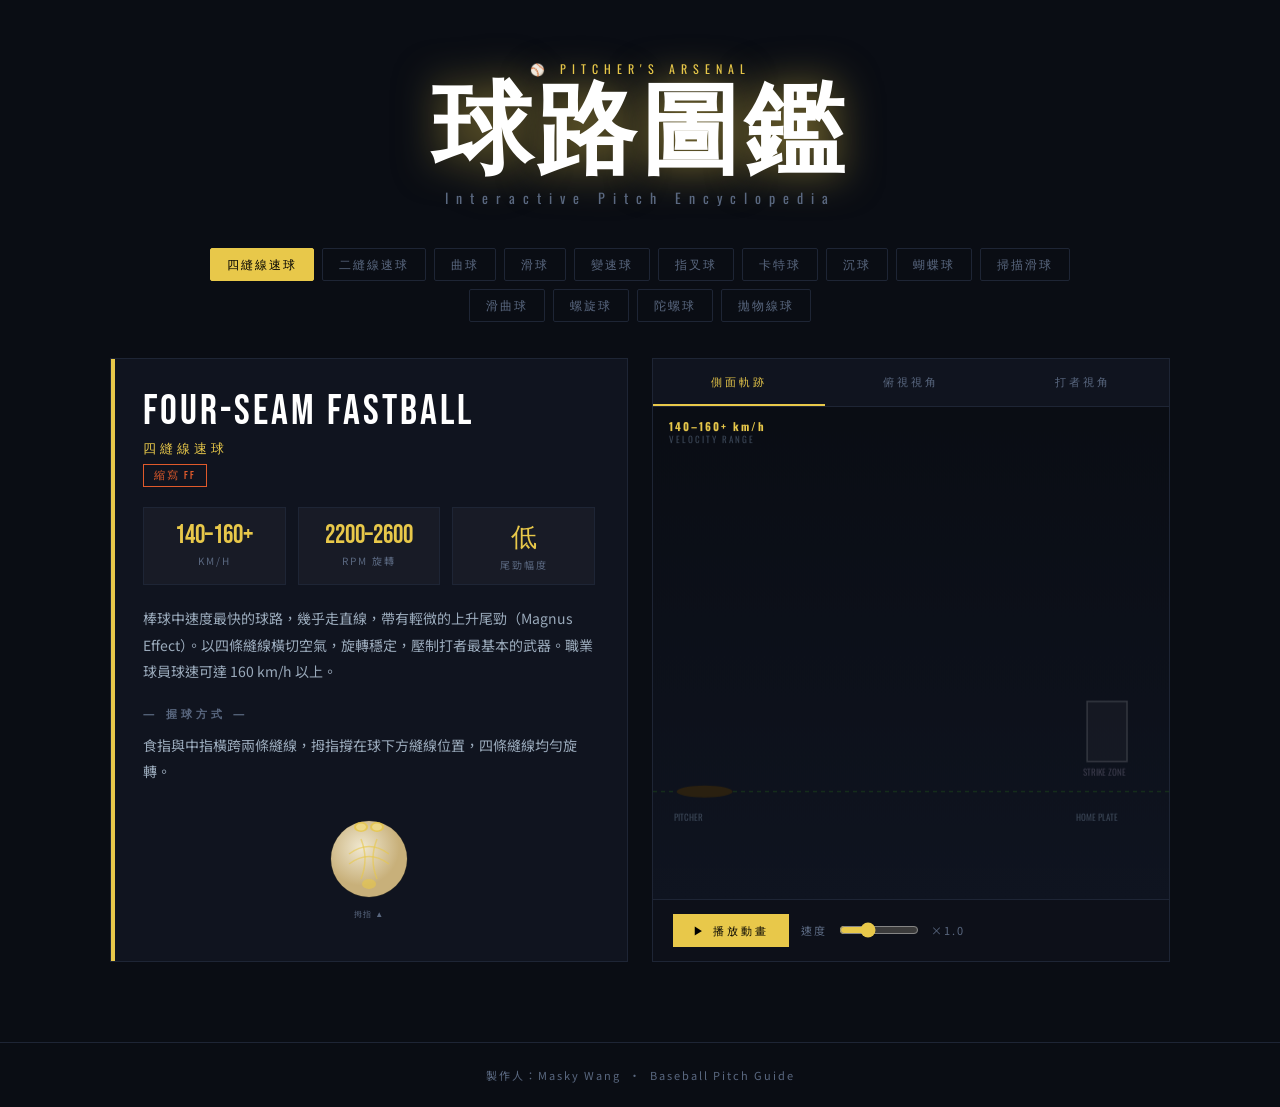
==== baseball-pitches/index.html @ a915cd04 "Add baseball pitches guide page" ====
<!DOCTYPE html>
<html lang="zh-Hant">
<head>
<meta charset="UTF-8">
<meta name="viewport" content="width=device-width, initial-scale=1.0">
<title>投手球路圖鑑 — Pitcher's Arsenal</title>
<link href="https://fonts.googleapis.com/css2?family=Bebas+Neue&family=Noto+Sans+TC:wght@300;400;700&family=Oswald:wght@300;600&display=swap" rel="stylesheet">
<style>
  :root {
    --bg: #0a0d14;
    --panel: #10141f;
    --border: #1e2535;
    --accent: #e8c84a;
    --accent2: #e05a2b;
    --accent3: #4ab8e8;
    --text: #d4dde8;
    --muted: #5a6880;
    --grass: #1a3a1a;
  }

  * { margin: 0; padding: 0; box-sizing: border-box; }

  body {
    background: var(--bg);
    color: var(--text);
    font-family: 'Noto Sans TC', sans-serif;
    min-height: 100vh;
    overflow-x: hidden;
  }

  /* ── HERO ── */
  header {
    text-align: center;
    padding: 60px 20px 40px;
    background: #0a0d14;
  }
  .hero-tag {
    font-family: 'Oswald', sans-serif;
    font-size: 12px;
    letter-spacing: 6px;
    color: var(--accent);
    text-transform: uppercase;
    margin-bottom: 12px;
  }
  h1 {
    font-family: 'Bebas Neue', sans-serif;
    font-size: clamp(52px, 10vw, 100px);
    letter-spacing: 4px;
    line-height: 0.9;
    color: #ffffff;
    text-shadow: 0 0 40px rgba(232,200,74,0.5);
  }
  .hero-sub {
    font-family: 'Oswald', sans-serif;
    font-size: 14px;
    letter-spacing: 8px;
    color: var(--muted);
    margin-top: 8px;
    position: relative;
  }

  /* ── NAV PILLS ── */
  .nav-bar {
    display: flex;
    flex-wrap: wrap;
    gap: 8px;
    justify-content: center;
    padding: 0 20px 36px;
    max-width: 900px;
    margin: 0 auto;
  }
  .nav-pill {
    font-family: 'Oswald', sans-serif;
    font-size: 12px;
    letter-spacing: 2px;
    padding: 6px 16px;
    border-radius: 2px;
    border: 1px solid var(--border);
    background: transparent;
    color: var(--muted);
    cursor: pointer;
    transition: all .25s;
  }
  .nav-pill:hover, .nav-pill.active {
    background: var(--accent);
    color: #000;
    border-color: var(--accent);
  }

  /* ── MAIN LAYOUT ── */
  .main {
    max-width: 1100px;
    margin: 0 auto;
    padding: 0 20px 80px;
  }

  /* ── PITCH CARD ── */
  .pitch-card {
    display: none;
    animation: fadeIn .4s ease;
  }
  .pitch-card.active { display: grid; grid-template-columns: 1fr 1fr; gap: 24px; }
  @media (max-width: 700px) { .pitch-card.active { grid-template-columns: 1fr; } }

  @keyframes fadeIn {
    from { opacity:0; transform: translateY(12px); }
    to   { opacity:1; transform: translateY(0); }
  }

  .info-panel {
    background: var(--panel);
    border: 1px solid var(--border);
    padding: 32px;
    display: flex;
    flex-direction: column;
    gap: 20px;
    position: relative;
    overflow: hidden;
  }
  .info-panel::after {
    content: '';
    position: absolute;
    top: 0; left: 0;
    width: 4px; height: 100%;
    background: var(--accent);
  }

  .pitch-name-en {
    font-family: 'Bebas Neue', sans-serif;
    font-size: 42px;
    letter-spacing: 3px;
    color: #fff;
    line-height: 1;
  }
  .pitch-name-zh {
    font-family: 'Oswald', sans-serif;
    font-size: 13px;
    letter-spacing: 4px;
    color: var(--accent);
    margin-top: 4px;
  }
  .abbr-badge {
    display: inline-block;
    font-family: 'Bebas Neue', sans-serif;
    font-size: 11px;
    letter-spacing: 2px;
    padding: 3px 10px;
    border: 1px solid var(--accent2);
    color: var(--accent2);
    margin-top: 6px;
  }

  .pitch-stats {
    display: grid;
    grid-template-columns: repeat(3, 1fr);
    gap: 12px;
  }
  .stat-box {
    background: rgba(255,255,255,0.03);
    border: 1px solid var(--border);
    padding: 12px;
    text-align: center;
  }
  .stat-val {
    font-family: 'Bebas Neue', sans-serif;
    font-size: 26px;
    color: var(--accent3);
  }
  .stat-lbl {
    font-size: 10px;
    letter-spacing: 2px;
    color: var(--muted);
    margin-top: 2px;
  }

  .pitch-desc {
    font-size: 14px;
    line-height: 1.9;
    color: #9aaabb;
  }

  .grip-section h4 {
    font-family: 'Oswald', sans-serif;
    font-size: 11px;
    letter-spacing: 4px;
    color: var(--muted);
    margin-bottom: 10px;
  }

  /* ── CANVAS PANEL ── */
  .canvas-panel {
    background: var(--panel);
    border: 1px solid var(--border);
    display: flex;
    flex-direction: column;
    overflow: hidden;
  }
  .canvas-tabs {
    display: flex;
    border-bottom: 1px solid var(--border);
  }
  .ctab {
    flex: 1;
    font-family: 'Oswald', sans-serif;
    font-size: 11px;
    letter-spacing: 3px;
    padding: 14px;
    text-align: center;
    color: var(--muted);
    cursor: pointer;
    border: none;
    background: transparent;
    transition: all .2s;
    border-bottom: 2px solid transparent;
  }
  .ctab.active {
    color: var(--accent);
    border-bottom-color: var(--accent);
  }
  .canvas-area {
    flex: 1;
    position: relative;
    min-height: 340px;
  }
  canvas {
    position: absolute;
    inset: 0;
    width: 100%;
    height: 100%;
  }

  .ctrl-bar {
    display: flex;
    align-items: center;
    gap: 12px;
    padding: 14px 20px;
    border-top: 1px solid var(--border);
    background: rgba(0,0,0,0.2);
  }
  .btn-play {
    font-family: 'Oswald', sans-serif;
    font-size: 11px;
    letter-spacing: 3px;
    padding: 8px 20px;
    background: var(--accent);
    color: #000;
    border: none;
    cursor: pointer;
    transition: opacity .2s;
  }
  .btn-play:hover { opacity: .8; }
  .speed-label {
    font-size: 11px;
    letter-spacing: 2px;
    color: var(--muted);
  }
  input[type=range] {
    accent-color: var(--accent);
    width: 80px;
  }

  /* ── GRIP SVG ── */
  .grip-wrap {
    display: flex;
    justify-content: center;
    margin-top: 4px;
  }
  .grip-wrap svg { max-width: 160px; }

  /* ── FOOTER ── */
  footer {
    text-align: center;
    padding: 24px;
    font-size: 11px;
    letter-spacing: 2px;
    color: var(--muted);
    border-top: 1px solid var(--border);
  }
</style>
</head>
<body>

<header>
  <div class="hero-tag">⚾ Pitcher's Arsenal</div>
  <h1>球路圖鑑</h1>
  <div class="hero-sub">Interactive Pitch Encyclopedia</div>
</header>

<nav class="nav-bar" id="navBar"></nav>

<main class="main" id="cardContainer"></main>

<footer>製作人：Masky Wang &nbsp;·&nbsp; Baseball Pitch Guide</footer>

<script>
// ─── PITCH DATA ───────────────────────────────────────────────
const pitches = [
  {
    id: 'fastball',
    en: 'Four-Seam Fastball',
    zh: '四縫線速球',
    abbr: 'FF',
    speed: '140–160+',
    spin: '2200–2600',
    break: '低',
    desc: '棒球中速度最快的球路，幾乎走直線，帶有輕微的上升尾勁（Magnus Effect）。以四條縫線橫切空氣，旋轉穩定，壓制打者最基本的武器。職業球員球速可達 160 km/h 以上。',
    gripDesc: '食指與中指橫跨兩條縫線，拇指撐在球下方縫線位置，四條縫線均勻旋轉。',
    color: '#e8c84a',
    trajectory: 'fastball',
  },
  {
    id: 'twoseam',
    en: 'Two-Seam Fastball',
    zh: '二縫線速球 / 伸卡球',
    abbr: 'FT',
    speed: '135–155',
    spin: '1800–2200',
    break: '中',
    desc: '速度稍慢於四縫線，但球路會有明顯的橫向位移與下墜（Sink）。打者容易打出滾地球，是壓制打線、製造雙殺的利器。食指、中指沿縫線方向放置。',
    gripDesc: '食指與中指沿縫線縱向並攏，拇指撐底，球出手後產生側向旋轉造成尾勁。',
    color: '#e8a02b',
    trajectory: 'twoseam',
  },
  {
    id: 'curveball',
    en: 'Curveball',
    zh: '曲球',
    abbr: 'CU',
    speed: '110–130',
    spin: '2400–2800',
    break: '高',
    desc: '具有強烈的 12→6 下旋（Topspin），球路從高點急速墜落，視覺上極具欺騙性。是變速差最大的球路之一，速度落差可達 30–40 km/h，打者難以判斷落點。',
    gripDesc: '中指扣緊縫線，食指輕搭旁邊，拇指在對面支撐。出手時手腕向下翻轉，產生強烈上旋（打者視角為下旋）。',
    color: '#4ab8e8',
    trajectory: 'curveball',
  },
  {
    id: 'slider',
    en: 'Slider',
    zh: '滑球',
    abbr: 'SL',
    speed: '120–140',
    spin: '2200–2600',
    break: '中高',
    desc: '介於速球與曲球之間，球路橫向滑動（對右打者往外角切），是三振率最高的球種之一。球速比曲球快、比速球慢，具有「晚破」特性，在接近打擊區才急轉。',
    gripDesc: '食指與中指靠攏並稍微偏向球的外側縫線，拇指在下方。出手時像切割球一樣帶出側旋。',
    color: '#a04ae8',
    trajectory: 'slider',
  },
  {
    id: 'changeup',
    en: 'Changeup',
    zh: '變速球',
    abbr: 'CH',
    speed: '115–130',
    spin: '1600–2000',
    break: '中',
    desc: '外型動作與速球完全相同，但球速慢 25–40 km/h，讓打者提早揮棒。握法較深，利用手掌吸收力量。搭配速球使用時，欺騙效果最強。',
    gripDesc: '以「O型圈」握法（拇指與食指圈住球），其餘三指輕放球上，手掌包住球，降低出手力量。',
    color: '#4ae882',
    trajectory: 'changeup',
  },
  {
    id: 'splitter',
    en: 'Split-Finger Fastball',
    zh: '指叉球',
    abbr: 'FS',
    speed: '125–140',
    spin: '1200–1800',
    break: '高',
    desc: '在本壘板前急遽下墜，是日本投手的招牌球種（如野茂英雄、大谷翔平）。食指與中指大幅分開夾球，低旋轉率加上下墜，打者往往揮棒落空。',
    gripDesc: '食指與中指大幅張開，分別卡在縫線兩側（模仿叉子形狀），拇指在球正下方，球深握入虎口。',
    color: '#e84a4a',
    trajectory: 'splitter',
  },
  {
    id: 'cutter',
    en: 'Cut Fastball',
    zh: '卡特球',
    abbr: 'FC',
    speed: '130–148',
    spin: '2200–2500',
    break: '低中',
    desc: '速度接近速球，但在本壘板前有細微的橫向切入，鋸斷木棒的球種。馬里安諾·李維拉憑此球入選名人堂。球路欺騙性強，不易判斷落點。',
    gripDesc: '類似四縫線握法，但食指與中指稍微偏向球的外側，出手時輕微切過球面，產生細微側旋。',
    color: '#e8824a',
    trajectory: 'cutter',
  },
  {
    id: 'sinker',
    en: 'Sinker',
    zh: '沉球',
    abbr: 'SI',
    speed: '135–150',
    spin: '1800–2100',
    break: '高（下沉）',
    desc: '以強烈下沉為特色，進壘前急速墜落，讓打者打成滾地球。與二縫線類似但下沉更極端，是地面型投手最愛的武器，適合誘導雙殺球。',
    gripDesc: '類似二縫線握法，但手腕稍微內旋，並將食指施加更多壓力，增強下沉效果。',
    color: '#4ae8c8',
    trajectory: 'sinker',
  },
  {
    id: 'knuckleball',
    en: 'Knuckleball',
    zh: '蝴蝶球',
    abbr: 'KN',
    speed: '95–115',
    spin: '25–50',
    break: '不規則',
    desc: '棒球界最神秘、最難掌控的球種。幾乎零旋轉，球在飛行途中受空氣擾流影響，產生完全不規則的飄移方向，連投手自己都無法預測落點。連捕手都要使用特大號手套接球。代表人物：提姆·韋克菲爾德、R.A. 迪奇。',
    gripDesc: '以指尖（或指甲）頂住球面，食指與中指彎曲如鷹爪，不施加旋轉，讓球自然飛出。手腕保持鎖定，不做任何甩腕動作，出手越輕柔越好。',
    color: '#ff9ef5',
    trajectory: 'knuckleball',
  },
  {
    id: 'sweeper',
    en: 'Sweeper',
    zh: '掃描滑球',
    abbr: 'ST',
    speed: '120–138',
    spin: '2400–2800',
    break: '極高（橫向）',
    desc: '近年 MLB 最熱門的新興球種，大谷翔平、柯爾等人的招牌武器。橫向位移可達 45–55 公分，遠超傳統滑球，球速比滑球稍慢。從右投手出手後對右打者幾乎從好球帶外角「掃過」，極難擊中。',
    gripDesc: '類似滑球但手指更偏外側，食指幾乎貼在球的側面縫線，出手時強調橫向切割感，減少垂直分量，最大化橫移。',
    color: '#ff6b9d',
    trajectory: 'sweeper',
  },
  {
    id: 'slurve',
    en: 'Slurve',
    zh: '滑曲球',
    abbr: 'SV',
    speed: '115–132',
    spin: '2200–2600',
    break: '高（斜向）',
    desc: '滑球（Slider）與曲球（Curveball）的混合體，同時具備橫向滑移與垂直下墜，走出斜向弧線。比純曲球快、比純滑球彎幅更大，打者難以判斷球路方向。',
    gripDesc: '介於曲球與滑球之間的握法，中指稍微偏外側縫線，拇指支撐在對面，出手時手腕斜向翻轉，同時製造側旋與上旋。',
    color: '#c084fc',
    trajectory: 'slurve',
  },
  {
    id: 'screwball',
    en: 'Screwball',
    zh: '螺旋球',
    abbr: 'SC',
    speed: '110–128',
    spin: '1800–2200',
    break: '中（反向）',
    desc: '曲球的鏡像反轉版本——右投手投出的螺旋球會往右打者內角方向彎曲（與一般變化球相反）。因手腕內旋動作對手臂傷害較大，現代幾乎已絕跡。費南多·瓦倫祖拉是最著名的代表人物。',
    gripDesc: '類似曲球握法，但出手時手腕向內旋轉（pronation），方向與曲球完全相反，製造反向側旋。對手肘與前臂壓力較大。',
    color: '#fb923c',
    trajectory: 'screwball',
  },
  {
    id: 'gyroball',
    en: 'Gyroball',
    zh: '陀螺球',
    abbr: 'GY',
    speed: '130–145',
    spin: '2000–2400',
    break: '極低（幾乎無）',
    desc: '源自日本的理論球種，以純螺旋軸旋轉（如陀螺或子彈），幾乎沒有 Magnus 效應產生的尾勁，球路異常平直。打者習慣各球種的飄移慣性，面對沒有任何偏移的陀螺球反而不適應。松坂大輔曾被認為會投此球。',
    gripDesc: '類似四縫線握法，但出手時手腕保持中立、不做任何旋轉動作，讓球以螺旋軸飛出，旋轉軸平行於飛行方向。',
    color: '#67e8f9',
    trajectory: 'gyroball',
  },
  {
    id: 'eephus',
    en: 'Eephus',
    zh: '拋物線球',
    abbr: 'EP',
    speed: '50–80',
    spin: '1000–1500',
    break: '極高（弧形）',
    desc: '棒球史上最奇特的球種，以極慢速高拋弧線進壘，最高點可達距地面 6 公尺以上。完全靠速度差與視覺衝擊奇襲打者，偶爾用作心理戰術。球速可能只有快速球的一半，打者往往不知如何反應。',
    gripDesc: '握法類似速球，但出手時手腕向上翻起高拋，以拋物線弧度投出，而非直線出手。力量來自上臂抬高而非肩膀旋轉。',
    color: '#fde68a',
    trajectory: 'eephus',
  },
];

// ─── BUILD NAV ────────────────────────────────────────────────
const navBar = document.getElementById('navBar');
const container = document.getElementById('cardContainer');

pitches.forEach((p, i) => {
  const pill = document.createElement('button');
  pill.className = 'nav-pill' + (i === 0 ? ' active' : '');
  pill.textContent = p.zh.split(' ')[0];
  pill.dataset.id = p.id;
  pill.addEventListener('click', () => switchPitch(p.id));
  navBar.appendChild(pill);
});

// ─── BUILD CARDS ──────────────────────────────────────────────
pitches.forEach((p, i) => {
  const card = document.createElement('div');
  card.className = 'pitch-card' + (i === 0 ? ' active' : '');
  card.id = 'card-' + p.id;
  card.innerHTML = `
    <div class="info-panel" style="--accent:${p.color}">
      <div>
        <div class="pitch-name-en">${p.en}</div>
        <div class="pitch-name-zh" style="color:${p.color}">${p.zh}</div>
        <div class="abbr-badge">縮寫 ${p.abbr}</div>
      </div>
      <div class="pitch-stats">
        <div class="stat-box">
          <div class="stat-val" style="color:${p.color}">${p.speed}</div>
          <div class="stat-lbl">KM/H</div>
        </div>
        <div class="stat-box">
          <div class="stat-val" style="color:${p.color}">${p.spin}</div>
          <div class="stat-lbl">RPM 旋轉</div>
        </div>
        <div class="stat-box">
          <div class="stat-val" style="color:${p.color}">${p.break}</div>
          <div class="stat-lbl">尾勁幅度</div>
        </div>
      </div>
      <div class="pitch-desc">${p.desc}</div>
      <div class="grip-section">
        <h4>— 握球方式 —</h4>
        <p class="pitch-desc">${p.gripDesc}</p>
        <div class="grip-wrap">${buildGripSVG(p)}</div>
      </div>
    </div>
    <div class="canvas-panel">
      <div class="canvas-tabs">
        <button class="ctab active" data-view="side" data-card="${p.id}">側面軌跡</button>
        <button class="ctab" data-view="top" data-card="${p.id}">俯視視角</button>
        <button class="ctab" data-view="home" data-card="${p.id}">打者視角</button>
      </div>
      <div class="canvas-area">
        <canvas id="cv-${p.id}"></canvas>
      </div>
      <div class="ctrl-bar">
        <button class="btn-play" data-card="${p.id}">▶ 播放動畫</button>
        <span class="speed-label">速度</span>
        <input type="range" min="0.5" max="2" step="0.1" value="1" data-card="${p.id}" class="speed-slider">
        <span class="speed-label" id="spd-${p.id}">×1.0</span>
      </div>
    </div>
  `;
  container.appendChild(card);
});

// ─── GRIP SVG BUILDER ─────────────────────────────────────────
function buildGripSVG(p) {
  // Baseball circle with finger placement indicators
  const configs = {
    fastball:  { fingers: [[72,38],[88,38]], seams: 'cross', thumb: [80,95] },
    twoseam:   { fingers: [[75,42],[85,42]], seams: 'vert', thumb: [80,95] },
    curveball: { fingers: [[80,40],[80,40]], seams: 'curve', thumb: [80,95] },
    slider:    { fingers: [[85,38],[95,38]], seams: 'side', thumb: [75,95] },
    changeup:  { fingers: [[65,45],[75,45],[85,45]], seams: 'circle', thumb: [75,95] },
    splitter:  { fingers: [[62,40],[98,40]], seams: 'split', thumb: [80,95] },
    cutter:    { fingers: [[82,38],[92,38]], seams: 'cut', thumb: [75,95] },
    sinker:    { fingers: [[75,42],[85,42]], seams: 'sink', thumb: [80,95] },
    knuckleball: { fingers: [[72,38],[88,38]], seams: 'knuckle', thumb: [80,95] },
    sweeper:     { fingers: [[88,36],[98,36]], seams: 'side', thumb: [72,95] },
    slurve:      { fingers: [[82,38],[82,38]], seams: 'slurve', thumb: [80,95] },
    screwball:   { fingers: [[72,40],[72,40]], seams: 'screw', thumb: [88,95] },
    gyroball:    { fingers: [[75,38],[85,38]], seams: 'cross', thumb: [80,95] },
    eephus:      { fingers: [[74,38],[86,38]], seams: 'curve', thumb: [80,95] },
  };
  const cfg = configs[p.id] || configs.fastball;
  const c = p.color;

  // seam paths
  const seamMap = {
    cross:  `<path d="M60,65 Q80,50 100,65" stroke="${c}" stroke-width="1.5" fill="none" opacity=".6"/>
             <path d="M60,75 Q80,60 100,75" stroke="${c}" stroke-width="1.5" fill="none" opacity=".6"/>
             <path d="M72,50 Q80,70 72,90" stroke="${c}" stroke-width="1.5" fill="none" opacity=".6"/>
             <path d="M88,50 Q80,70 88,90" stroke="${c}" stroke-width="1.5" fill="none" opacity=".6"/>`,
    vert:   `<path d="M72,48 Q68,70 72,92" stroke="${c}" stroke-width="2" fill="none" opacity=".7"/>
             <path d="M88,48 Q92,70 88,92" stroke="${c}" stroke-width="2" fill="none" opacity=".7"/>`,
    curve:  `<path d="M58,60 Q80,45 102,60" stroke="${c}" stroke-width="2" fill="none" opacity=".7"/>
             <path d="M58,80 Q80,95 102,80" stroke="${c}" stroke-width="2" fill="none" opacity=".7"/>`,
    side:   `<path d="M60,58 Q80,52 100,58" stroke="${c}" stroke-width="2" fill="none" opacity=".7"/>
             <path d="M60,70 Q80,64 100,70" stroke="${c}" stroke-width="2" fill="none" opacity=".7"/>`,
    circle: `<circle cx="80" cy="70" r="16" stroke="${c}" stroke-width="1.5" fill="none" opacity=".6"/>
             <path d="M60,62 Q80,55 100,62" stroke="${c}" stroke-width="1.5" fill="none" opacity=".5"/>`,
    split:  `<path d="M62,50 Q62,70 62,90" stroke="${c}" stroke-width="2" fill="none" opacity=".7"/>
             <path d="M98,50 Q98,70 98,90" stroke="${c}" stroke-width="2" fill="none" opacity=".7"/>
             <path d="M60,70 Q80,65 100,70" stroke="${c}" stroke-width="1.5" fill="none" opacity=".5"/>`,
    cut:    `<path d="M60,65 Q80,50 100,65" stroke="${c}" stroke-width="1.5" fill="none" opacity=".6"/>
             <path d="M60,75 Q80,60 100,75" stroke="${c}" stroke-width="1.5" fill="none" opacity=".6"/>
             <path d="M90,48 Q86,70 90,92" stroke="${c}" stroke-width="2" fill="none" opacity=".7"/>`,
    sink:   `<path d="M72,52 Q70,70 74,90" stroke="${c}" stroke-width="2" fill="none" opacity=".7"/>
             <path d="M88,52 Q90,70 86,90" stroke="${c}" stroke-width="2" fill="none" opacity=".7"/>`,
    knuckle: `<path d="M60,65 Q80,50 100,65" stroke="${c}" stroke-width="1.5" fill="none" opacity=".6"/>
              <path d="M60,75 Q80,90 100,75" stroke="${c}" stroke-width="1.5" fill="none" opacity=".6"/>
              <text x="80" y="73" text-anchor="middle" font-size="9" fill="${c}" opacity=".8" font-family="sans-serif">爪</text>`,
    slurve: `<path d="M58,60 Q80,48 102,60" stroke="${c}" stroke-width="2" fill="none" opacity=".7"/>
             <path d="M88,50 Q84,70 88,92" stroke="${c}" stroke-width="1.5" fill="none" opacity=".6"/>`,
    screw:  `<path d="M58,60 Q80,45 102,60" stroke="${c}" stroke-width="2" fill="none" opacity=".7"/>
             <path d="M58,80 Q80,95 102,80" stroke="${c}" stroke-width="2" fill="none" opacity=".7"/>
             <text x="80" y="73" text-anchor="middle" font-size="8" fill="${c}" opacity=".7" font-family="sans-serif">↺</text>`,
  };

  const fingerDots = cfg.fingers.map(([x,y]) =>
    `<ellipse cx="${x}" cy="${y}" rx="7" ry="5" fill="${c}" opacity=".85"/>
     <ellipse cx="${x}" cy="${y}" rx="5" ry="3.5" fill="rgba(255,255,255,0.3)"/>`
  ).join('');

  const thumbDot = `<ellipse cx="${cfg.thumb[0]}" cy="${cfg.thumb[1]}" rx="7" ry="5" fill="${c}" opacity=".6"/>`;

  return `<svg viewBox="0 0 160 140" xmlns="http://www.w3.org/2000/svg">
    <!-- ball -->
    <circle cx="80" cy="70" r="38" fill="#c8b07a" opacity=".15" stroke="${c}" stroke-width="1"/>
    <circle cx="80" cy="70" r="38" fill="url(#ballgrad)"/>
    <defs>
      <radialGradient id="ballgrad" cx="40%" cy="35%">
        <stop offset="0%" stop-color="#f0e8d0"/>
        <stop offset="100%" stop-color="#c8b07a"/>
      </radialGradient>
    </defs>
    <!-- seams -->
    ${seamMap[cfg.seams] || ''}
    <!-- fingers -->
    ${fingerDots}
    ${thumbDot}
    <!-- labels -->
    <text x="80" y="128" text-anchor="middle" font-size="8" fill="#5a6880" font-family="sans-serif" letter-spacing="1">拇指 ▲</text>
  </svg>`;
}

// ─── CANVAS ANIMATION ENGINE ──────────────────────────────────
const animStates = {};

function getCanvasSize(cv) {
  const rect = cv.parentElement.getBoundingClientRect();
  return { w: rect.width || 480, h: rect.height || 340 };
}

function initCanvas(pid) {
  const cv = document.getElementById('cv-' + pid);
  if (!cv || animStates[pid]) return;
  const { w, h } = getCanvasSize(cv);
  cv.width = w; cv.height = h;
  animStates[pid] = { view: 'side', speed: 1, t: 0, playing: false, raf: null };
  drawFrame(pid);
}

function switchView(pid, view) {
  if (!animStates[pid]) return;
  animStates[pid].view = view;
  animStates[pid].t = 0;
  animStates[pid].playing = false;
  cancelAnimationFrame(animStates[pid].raf);
  drawFrame(pid);
}

// Trajectory definitions per pitch
const trajectories = {
  fastball:  { side: { curve: 0.05, sideMove: 0 },    top: { curve: 0.02 }, break: 'straight', color: '#e8c84a' },
  twoseam:   { side: { curve: 0.12, sideMove: 0.1 },  top: { curve: 0.12 }, break: 'tail-in',  color: '#e8a02b' },
  curveball: { side: { curve: 0.18, sideMove: 0 },    top: { curve: 0.05 }, break: 'drop',     color: '#4ab8e8' },
  slider:    { side: { curve: 0.15, sideMove: 0.25 }, top: { curve: 0.28 }, break: 'sweep',    color: '#a04ae8' },
  changeup:  { side: { curve: 0.18, sideMove: 0.08 }, top: { curve: 0.06 }, break: 'fade',     color: '#4ae882' },
  splitter:  { side: { curve: 0.16, sideMove: 0 },    top: { curve: 0.02 }, break: 'dive',     color: '#e84a4a' },
  cutter:    { side: { curve: 0.08, sideMove: 0.14 }, top: { curve: 0.14 }, break: 'cut',      color: '#e8824a' },
  sinker:    { side: { curve: 0.14, sideMove: 0.12 }, top: { curve: 0.1  }, break: 'sink',     color: '#4ae8c8' },
  knuckleball: { side: { curve: 0.1,  sideMove: 0    }, top: { curve: 0.05 }, break: 'random',   color: '#ff9ef5', knuckle: true },
  sweeper:     { side: { curve: 0.10, sideMove: 0.38 }, top: { curve: 0.38 }, break: 'sweep-big', color: '#ff6b9d' },
  slurve:      { side: { curve: 0.22, sideMove: 0.18 }, top: { curve: 0.18 }, break: 'slurve',    color: '#c084fc' },
  screwball:   { side: { curve: 0.15, sideMove: -0.20}, top: { curve: 0.20 }, break: 'reverse',   color: '#fb923c' },
  gyroball:    { side: { curve: 0.04, sideMove: 0    }, top: { curve: 0.01 }, break: 'none',      color: '#67e8f9' },
  eephus:      { side: { curve: 0.13, sideMove: 0    }, top: { curve: 0.02 }, break: 'lob',       color: '#fde68a', eephus: true },
};

// ─── 共用物理座標系 ─────────────────────────────────────────
// 側面視角的真實世界 Y 座標（canvas 像素）
// ground = h*0.78, strikeZone top ~ h*0.58, bottom ~ h*0.72
// 球出手高度 = h*0.55（投手肩膀高度），終點落在好球帶內
function calcDropY(frac, c, pid, h) {
  if (pid === 'eephus') {
    // 拋物線：先拋高再落下，最高點在 frac=0.45 時
    const arc = -Math.sin(frac * Math.PI) * 0.22 * h; // 向上弧
    const drop = c * h * frac * frac;
    return h * 0.55 + arc + drop;
  }
  const dropPow = (pid==='splitter'||pid==='sinker') ? frac*frac*frac : frac*frac;
  return h * 0.55 + c * h * dropPow;
}
// 側面視角：球的最終 Y（frac=1 時）
// 打者視角用同一個值換算到好球帶框內的相對位置
function finalDropRatio(c, pid) {
  // 回傳 frac=1 時 dropY / h，讓打者視角可以對齊
  const dropPow = (pid==='splitter'||pid==='sinker') ? 1 : 1;
  return c * dropPow; // c 就是最大下墜比例
}

function drawFrame(pid) {
  const cv = document.getElementById('cv-' + pid);
  if (!cv) return;
  const { w, h } = getCanvasSize(cv);
  cv.width = w; cv.height = h;
  const ctx = cv.getContext('2d');
  const st = animStates[pid];
  const traj = trajectories[pid] || trajectories.fastball;
  const t = st ? st.t : 0;
  const view = st ? st.view : 'side';

  ctx.clearRect(0, 0, w, h);

  // background
  const grad = ctx.createLinearGradient(0, 0, 0, h);
  grad.addColorStop(0, '#0a0d14');
  grad.addColorStop(1, '#0f1420');
  ctx.fillStyle = grad;
  ctx.fillRect(0, 0, w, h);

  if (view === 'side') drawSideView(ctx, w, h, t, traj, pid);
  else if (view === 'top') drawTopView(ctx, w, h, t, traj, pid);
  else drawHomeView(ctx, w, h, t, traj, pid);
}

function drawSideView(ctx, w, h, t, traj, pid) {
  const col = traj.color;
  // Ground line
  ctx.strokeStyle = '#1a3a1a';
  ctx.lineWidth = 1;
  ctx.setLineDash([4,4]);
  ctx.beginPath(); ctx.moveTo(0, h*0.78); ctx.lineTo(w, h*0.78); ctx.stroke();
  ctx.setLineDash([]);

  // Strike zone rect
  const szX = w*0.88, szW = 40, szH = 60, szY = h*0.78 - szH - 30;
  ctx.strokeStyle = 'rgba(255,255,255,0.15)';
  ctx.lineWidth = 1.5;
  ctx.strokeRect(szX - szW/2, szY, szW, szH);
  ctx.fillStyle = 'rgba(255,255,255,0.03)';
  ctx.fillRect(szX - szW/2, szY, szW, szH);
  ctx.fillStyle = '#3a3a4a';
  ctx.font = '9px Oswald';
  ctx.fillText('STRIKE ZONE', szX - 24, szY + szH + 14);

  // Pitcher mound
  ctx.fillStyle = '#2a2010';
  ctx.beginPath();
  ctx.ellipse(w*0.1, h*0.78, 28, 6, 0, 0, Math.PI*2);
  ctx.fill();

  // Labels
  ctx.fillStyle = '#3a4555';
  ctx.font = '9px Oswald';
  ctx.fillText('PITCHER', w*0.04, h*0.84);
  ctx.fillText('HOME PLATE', w*0.82, h*0.84);

  // Trail
  const steps = 60;
  const c = traj.side.curve;
  const sm = traj.side.sideMove;
  const isKnuckle = !!traj.knuckle;

  // knuckleball: pre-generate wobble offsets (seeded by pid for consistency per session)
  function knuckleOffset(frac, axis) {
    // Use multiple sine waves at different frequencies to simulate chaotic drift
    const seed = pid.length * 7;
    if (axis === 'y') {
      return Math.sin(frac * 18 + seed) * 0.012 * h
           + Math.sin(frac * 31 + seed * 2) * 0.006 * h
           + Math.sin(frac * 47) * 0.004 * h;
    } else {
      return Math.sin(frac * 22 + seed * 3) * 0.010 * w
           + Math.sin(frac * 13 + seed) * 0.005 * w;
    }
  }

  ctx.lineWidth = 1;
  for (let i = 0; i < steps * t; i++) {
    const frac = i / steps;
    const sideX = w * (0.12 + frac * 0.78) + sm * w * 0.08 * frac * frac;
    const x = sideX + (isKnuckle ? knuckleOffset(frac,'x') : 0);
    const y = calcDropY(frac, c, pid, h) + (isKnuckle ? knuckleOffset(frac,'y') : 0);
    const alpha = 0.06 + frac * 0.04;
    ctx.fillStyle = `rgba(${hexToRgb(col)}, ${alpha})`;
    ctx.beginPath(); ctx.arc(x, y, 3 + frac*2, 0, Math.PI*2); ctx.fill();
  }

  // Ball
  if (t > 0) {
    const frac = Math.min(t, 1);
    const sideX = w * (0.12 + frac * 0.78) + sm * w * 0.08 * frac * frac;
    const x = sideX + (isKnuckle ? knuckleOffset(frac,'x') : 0);
    const y = calcDropY(frac, c, pid, h) + (isKnuckle ? knuckleOffset(frac,'y') : 0);

    // glow
    const glow = ctx.createRadialGradient(x, y, 0, x, y, 18);
    glow.addColorStop(0, col + '66');
    glow.addColorStop(1, 'transparent');
    ctx.fillStyle = glow;
    ctx.beginPath(); ctx.arc(x, y, 18, 0, Math.PI*2); ctx.fill();

    // ball
    const ballG = ctx.createRadialGradient(x-3, y-3, 1, x, y, 10);
    ballG.addColorStop(0, '#fff');
    ballG.addColorStop(0.4, '#f0e8d0');
    ballG.addColorStop(1, '#c8b07a');
    ctx.fillStyle = ballG;
    ctx.beginPath(); ctx.arc(x, y, 10, 0, Math.PI*2); ctx.fill();
    ctx.strokeStyle = col;
    ctx.lineWidth = 1.5;
    ctx.stroke();

    // spin lines
    ctx.strokeStyle = col + '88';
    ctx.lineWidth = 1;
    ctx.beginPath();
    ctx.arc(x, y, 7, Date.now()*0.01, Date.now()*0.01 + Math.PI);
    ctx.stroke();
  }

  // Speed indicator
  const pitch = pitches.find(p => p.id === pid);
  if (pitch) {
    ctx.fillStyle = col;
    ctx.font = 'bold 11px Oswald';
    ctx.letterSpacing = '2px';
    ctx.fillText(pitch.speed + ' km/h', 16, 24);
    ctx.fillStyle = '#3a4555';
    ctx.font = '9px Oswald';
    ctx.fillText('VELOCITY RANGE', 16, 36);
  }
}

function drawTopView(ctx, w, h, t, traj, pid) {
  const col = traj.color;
  // Field lines
  ctx.strokeStyle = '#1a3a1a';
  ctx.setLineDash([4,4]);
  ctx.beginPath(); ctx.moveTo(w/2, h*0.85); ctx.lineTo(w/2, h*0.05); ctx.stroke();
  ctx.setLineDash([]);

  // Home plate
  ctx.fillStyle = '#ccc';
  ctx.beginPath();
  ctx.moveTo(w/2, h*0.85); ctx.lineTo(w/2-14,h*0.78); ctx.lineTo(w/2-14,h*0.72);
  ctx.lineTo(w/2+14,h*0.72); ctx.lineTo(w/2+14,h*0.78); ctx.closePath();
  ctx.fill();

  const sm = traj.side.sideMove;

  // Trail
  for (let i = 0; i < 60 * t; i++) {
    const frac = i / 60;
    const y = h * (0.82 - frac * 0.75);
    const xDrift = sm * w * 0.18 * frac * frac;
    const x = w/2 + xDrift;
    const alpha = 0.05 + frac * 0.04;
    ctx.fillStyle = `rgba(${hexToRgb(col)}, ${alpha})`;
    ctx.beginPath(); ctx.arc(x, y, 3+frac*2, 0, Math.PI*2); ctx.fill();
  }

  if (t > 0) {
    const frac = Math.min(t, 1);
    const y = h * (0.82 - frac * 0.75);
    const xDrift = sm * w * 0.18 * frac * frac;
    const x = w/2 + xDrift;

    const glow = ctx.createRadialGradient(x,y,0,x,y,18);
    glow.addColorStop(0, col+'55'); glow.addColorStop(1,'transparent');
    ctx.fillStyle = glow;
    ctx.beginPath(); ctx.arc(x,y,18,0,Math.PI*2); ctx.fill();

    const bg = ctx.createRadialGradient(x-3,y-3,1,x,y,10);
    bg.addColorStop(0,'#fff'); bg.addColorStop(1,'#c8b07a');
    ctx.fillStyle=bg;
    ctx.beginPath(); ctx.arc(x,y,10,0,Math.PI*2); ctx.fill();
    ctx.strokeStyle=col; ctx.lineWidth=1.5; ctx.stroke();
  }

  ctx.fillStyle='#3a4555'; ctx.font='9px Oswald';
  ctx.textAlign='center';
  ctx.fillText('TOP VIEW — 俯視視角', w/2, h-12);
  ctx.textAlign='left';
}

function drawHomeView(ctx, w, h, t, traj, pid) {
  const col = traj.color;
  const c = traj.side.curve;   // 下墜量 (正值 = 向下)
  const sm = traj.side.sideMove; // 側移量 (正值 = 往右)

  // 打者視角：球從投手方向（畫面中央偏上、小）飛向本壘板（畫面下方中央、大）
  // frac=0 → 球在遠處（畫面上方中間）
  // frac=1 → 球抵達好球帶（畫面中下方）

  const szX = w/2;
  // 好球帶：畫面中央偏下
  const szY = h * 0.32, szW = 130, szH = 95;

  // Ground
  ctx.fillStyle='rgba(26,58,26,0.3)';
  ctx.fillRect(0, h*0.72, w, h*0.28);

  // Home plate
  ctx.fillStyle='#ddd';
  ctx.beginPath();
  ctx.moveTo(w/2, h*0.80); ctx.lineTo(w/2-24, h*0.75); ctx.lineTo(w/2-24, h*0.71);
  ctx.lineTo(w/2+24, h*0.71); ctx.lineTo(w/2+24, h*0.75); ctx.closePath();
  ctx.fill();

  // Strike zone
  ctx.strokeStyle='rgba(255,255,255,0.2)'; ctx.lineWidth=1.5;
  ctx.strokeRect(szX-szW/2, szY, szW, szH);
  for(let i=1;i<3;i++){
    ctx.beginPath(); ctx.moveTo(szX-szW/2, szY+szH/3*i); ctx.lineTo(szX+szW/2, szY+szH/3*i); ctx.stroke();
    ctx.beginPath(); ctx.moveTo(szX-szW/2+szW/3*i, szY); ctx.lineTo(szX-szW/2+szW/3*i, szY+szH); ctx.stroke();
  }
  ctx.fillStyle='rgba(255,255,255,0.03)';
  ctx.fillRect(szX-szW/2, szY, szW, szH);
  ctx.fillStyle='#3a4555'; ctx.font='9px Oswald'; ctx.textAlign='center';
  ctx.fillText('好球帶 STRIKE ZONE', szX, szY - 8);

  if (t > 0) {
    const frac = Math.min(t, 1);

    // 起點（遠處）：畫面正中央上方
    const startX = w / 2;
    const startY = traj.eephus ? h * 0.05 : h * 0.12;

    // 終點（本壘板前）：好球帶中心 + 側移 + 下墜
    // 側移：sm 正值往右（從打者角度，右投右打者會感受到球往外角跑）
    const endX = szX + sm * szW * 0.55; // sm 負值(screwball)自動往左
    // 下墜：與側面視角對齊
    // 側面 baseY=h*0.55（無下墜）→ 打者視角好球帶中上 szY+szH*0.2
    // 側面 ground h*0.72（最大下墜）→ 打者視角好球帶底 szY+szH*0.95
    const sideBaseY = 0.55;   // h 的比例
    const sideGndY  = 0.72;
    const sideFinalY = sideBaseY + c; // frac=1, dropPow=1
    const t01 = Math.min(1, Math.max(0, (sideFinalY - sideBaseY) / (sideGndY - sideBaseY)));
    const endY = szY + szH * (0.15 + t01 * 0.75);

    // 目前球的位置（線性插值）
    const isKnuckleH = !!traj.knuckle;
    const seed = pid.length * 7;
    const wobX = isKnuckleH ? (Math.sin(frac*22+seed*3)*0.012*w + Math.sin(frac*13+seed)*0.006*w) : 0;
    const wobY = isKnuckleH ? (Math.sin(frac*18+seed)*0.012*h + Math.sin(frac*31+seed*2)*0.006*h) : 0;
    const ballX = startX + (endX - startX) * frac + wobX;
    const ballY = startY + (endY - startY) * frac + wobY;

    // 球越近越大（透視感）
    const ballSize = 3 + frac * 16;

    // 軌跡尾巴
    for (let i = 0; i < 30 * frac; i++) {
      const tf = i / 30;
      const tx = startX + (endX - startX) * tf;
      const ty = startY + (endY - startY) * tf;
      const ts = 2 + tf * 14;
      ctx.fillStyle = `rgba(${hexToRgb(col)}, ${0.04 + tf * 0.05})`;
      ctx.beginPath(); ctx.arc(tx, ty, ts, 0, Math.PI*2); ctx.fill();
    }

    const glow = ctx.createRadialGradient(ballX,ballY,0,ballX,ballY,ballSize*2.5);
    glow.addColorStop(0,col+'66'); glow.addColorStop(1,'transparent');
    ctx.fillStyle=glow;
    ctx.beginPath(); ctx.arc(ballX,ballY,ballSize*2.5,0,Math.PI*2); ctx.fill();

    const bg = ctx.createRadialGradient(ballX-ballSize*0.3,ballY-ballSize*0.3,1,ballX,ballY,ballSize);
    bg.addColorStop(0,'#fff'); bg.addColorStop(1,'#c8b07a');
    ctx.fillStyle=bg;
    ctx.beginPath(); ctx.arc(ballX,ballY,ballSize,0,Math.PI*2); ctx.fill();
    ctx.strokeStyle=col; ctx.lineWidth=1.5; ctx.stroke();
  }
  ctx.textAlign='left';
}

// ─── ANIMATION LOOP ───────────────────────────────────────────
function animate(pid) {
  const st = animStates[pid];
  if (!st || !st.playing) return;
  st.t += 0.012 * st.speed;
  drawFrame(pid);
  if (st.t < 1.05) {
    st.raf = requestAnimationFrame(() => animate(pid));
  } else {
    st.t = 1;
    st.playing = false;
    drawFrame(pid);
  }
}

// ─── EVENT DELEGATION ─────────────────────────────────────────
document.addEventListener('click', e => {
  const pill = e.target.closest('.nav-pill');
  if (pill) { switchPitch(pill.dataset.id); return; }

  const ctab = e.target.closest('.ctab');
  if (ctab) {
    const pid = ctab.dataset.card;
    document.querySelectorAll(`.ctab[data-card="${pid}"]`).forEach(t => t.classList.remove('active'));
    ctab.classList.add('active');
    switchView(pid, ctab.dataset.view);
    return;
  }

  const btn = e.target.closest('.btn-play');
  if (btn) {
    const pid = btn.dataset.card;
    if (!animStates[pid]) initCanvas(pid);
    const st = animStates[pid];
    st.t = 0;
    st.playing = true;
    animate(pid);
    return;
  }
});

document.addEventListener('input', e => {
  const slider = e.target.closest('.speed-slider');
  if (slider) {
    const pid = slider.dataset.card;
    if (animStates[pid]) animStates[pid].speed = parseFloat(slider.value);
    const lbl = document.getElementById('spd-' + pid);
    if (lbl) lbl.textContent = '×' + parseFloat(slider.value).toFixed(1);
  }
});

function switchPitch(id) {
  document.querySelectorAll('.nav-pill').forEach(p => p.classList.toggle('active', p.dataset.id === id));
  document.querySelectorAll('.pitch-card').forEach(c => c.classList.toggle('active', c.id === 'card-' + id));
  if (!animStates[id]) { setTimeout(() => initCanvas(id), 50); }
  else { setTimeout(() => drawFrame(id), 50); }
}

// ─── HELPERS ──────────────────────────────────────────────────
function hexToRgb(hex) {
  const r = parseInt(hex.slice(1,3),16);
  const g = parseInt(hex.slice(3,5),16);
  const b = parseInt(hex.slice(5,7),16);
  return `${r},${g},${b}`;
}

// ─── INIT ─────────────────────────────────────────────────────
window.addEventListener('load', () => {
  setTimeout(() => initCanvas('fastball'), 100);
});
window.addEventListener('resize', () => {
  const active = document.querySelector('.pitch-card.active');
  if (active) {
    const pid = active.id.replace('card-','');
    drawFrame(pid);
  }
});
</script>
</body>
</html>
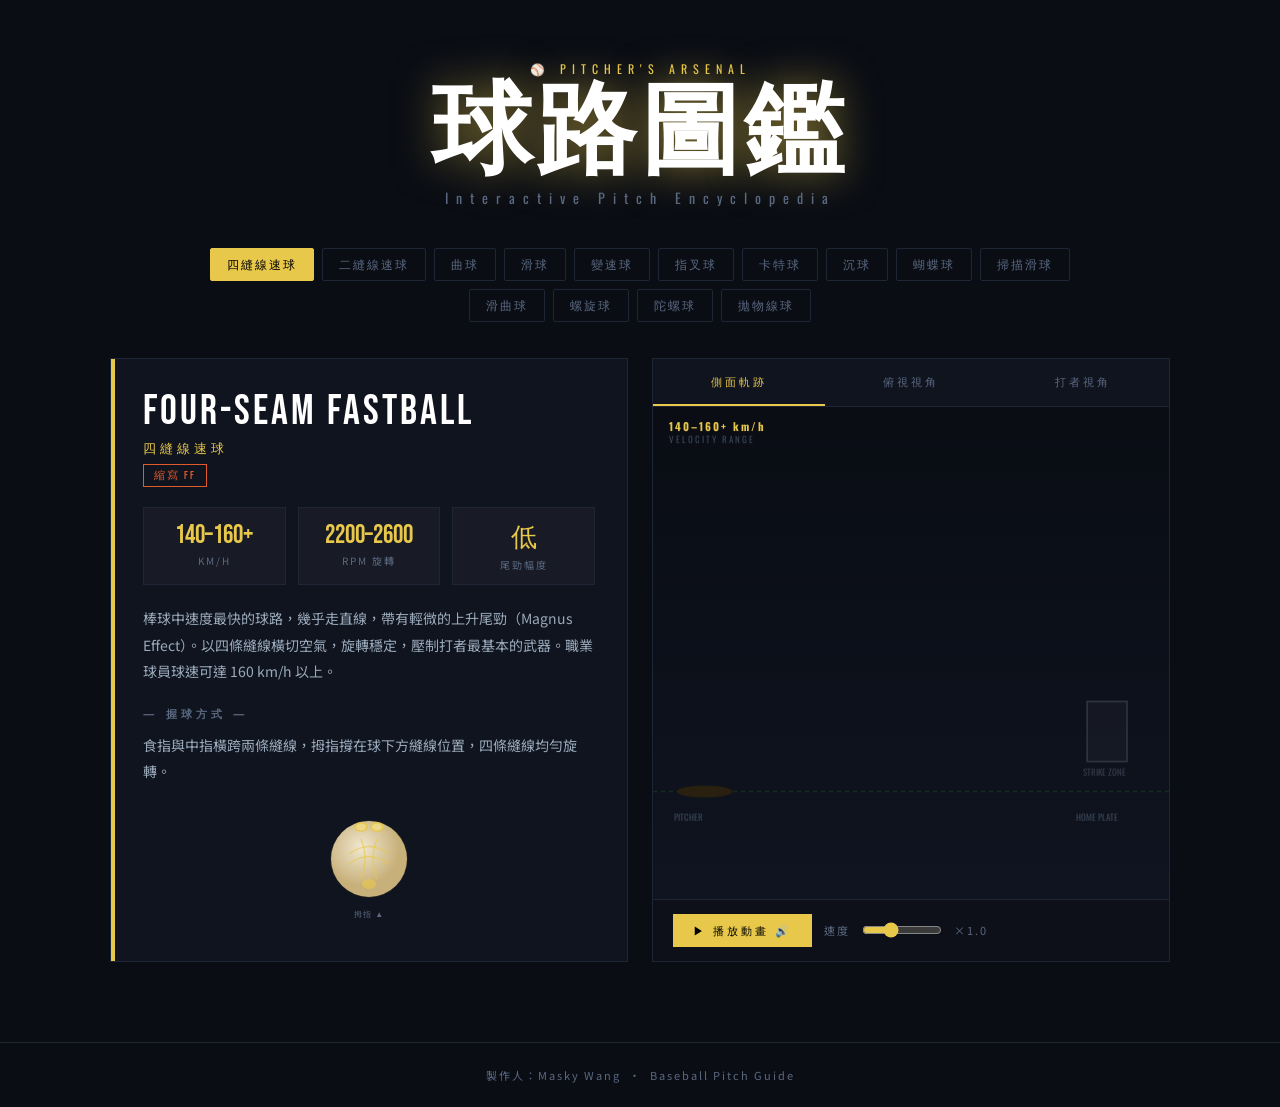
==== commit 2db84a85: "Add pitch animation sound effects" ====
--- a/baseball-pitches/index.html
+++ b/baseball-pitches/index.html
@@ -535,7 +535,7 @@
         <canvas id="cv-${p.id}"></canvas>
       </div>
       <div class="ctrl-bar">
-        <button class="btn-play" data-card="${p.id}">▶ 播放動畫</button>
+        <button class="btn-play" data-card="${p.id}">▶ 播放動畫 🔊</button>
         <span class="speed-label">速度</span>
         <input type="range" min="0.5" max="2" step="0.1" value="1" data-card="${p.id}" class="speed-slider">
         <span class="speed-label" id="spd-${p.id}">×1.0</span>
@@ -968,6 +968,84 @@
   ctx.textAlign='left';
 }
 
+// ─── PITCH SOUND ──────────────────────────────────────────────
+let audioCtx = null;
+
+function getAudioContext() {
+  const AudioContext = window.AudioContext || window.webkitAudioContext;
+  if (!AudioContext) return null;
+  if (!audioCtx) audioCtx = new AudioContext();
+  if (audioCtx.state === 'suspended') audioCtx.resume();
+  return audioCtx;
+}
+
+function parseAverageSpeed(speedText) {
+  const nums = (speedText.match(/\d+/g) || []).map(Number);
+  if (!nums.length) return 130;
+  return nums.reduce((sum, n) => sum + n, 0) / nums.length;
+}
+
+function makeNoiseBuffer(ctx, duration) {
+  const length = Math.max(1, Math.floor(ctx.sampleRate * duration));
+  const buffer = ctx.createBuffer(1, length, ctx.sampleRate);
+  const data = buffer.getChannelData(0);
+  for (let i = 0; i < length; i++) data[i] = Math.random() * 2 - 1;
+  return buffer;
+}
+
+function playNoise(ctx, start, duration, gainValue, filterType, frequency) {
+  const source = ctx.createBufferSource();
+  const filter = ctx.createBiquadFilter();
+  const gain = ctx.createGain();
+
+  source.buffer = makeNoiseBuffer(ctx, duration);
+  filter.type = filterType;
+  filter.frequency.setValueAtTime(frequency, start);
+  gain.gain.setValueAtTime(0.0001, start);
+  gain.gain.exponentialRampToValueAtTime(gainValue, start + 0.025);
+  gain.gain.exponentialRampToValueAtTime(0.0001, start + duration);
+
+  source.connect(filter);
+  filter.connect(gain);
+  gain.connect(ctx.destination);
+  source.start(start);
+  source.stop(start + duration + 0.02);
+}
+
+function playTone(ctx, start, frequency, duration, gainValue, type = 'sine') {
+  const osc = ctx.createOscillator();
+  const gain = ctx.createGain();
+
+  osc.type = type;
+  osc.frequency.setValueAtTime(frequency, start);
+  osc.frequency.exponentialRampToValueAtTime(Math.max(40, frequency * 0.62), start + duration);
+  gain.gain.setValueAtTime(0.0001, start);
+  gain.gain.exponentialRampToValueAtTime(gainValue, start + 0.01);
+  gain.gain.exponentialRampToValueAtTime(0.0001, start + duration);
+
+  osc.connect(gain);
+  gain.connect(ctx.destination);
+  osc.start(start);
+  osc.stop(start + duration + 0.02);
+}
+
+function playPitchSound(pid) {
+  const ctx = getAudioContext();
+  if (!ctx) return;
+
+  const pitch = pitches.find(p => p.id === pid) || pitches[0];
+  const traj = trajectories[pid] || trajectories.fastball;
+  const averageSpeed = parseAverageSpeed(pitch.speed);
+  const speedFactor = Math.max(0, Math.min(1, (averageSpeed - 100) / 65));
+  const travelTime = 0.46 - speedFactor * 0.16 + (traj.eephus ? 0.22 : 0);
+  const now = ctx.currentTime + 0.015;
+
+  playNoise(ctx, now, travelTime, 0.035 + speedFactor * 0.035, 'highpass', 420 + speedFactor * 900);
+  playTone(ctx, now + 0.02, 150 + speedFactor * 95, travelTime * 0.72, 0.018, 'triangle');
+  playNoise(ctx, now + travelTime, 0.075, 0.16 + speedFactor * 0.06, 'bandpass', 950 + speedFactor * 700);
+  playTone(ctx, now + travelTime, 90 + speedFactor * 35, 0.09, 0.09, 'sine');
+}
+
 // ─── ANIMATION LOOP ───────────────────────────────────────────
 function animate(pid) {
   const st = animStates[pid];
@@ -1004,6 +1082,7 @@
     const st = animStates[pid];
     st.t = 0;
     st.playing = true;
+    playPitchSound(pid);
     animate(pid);
     return;
   }
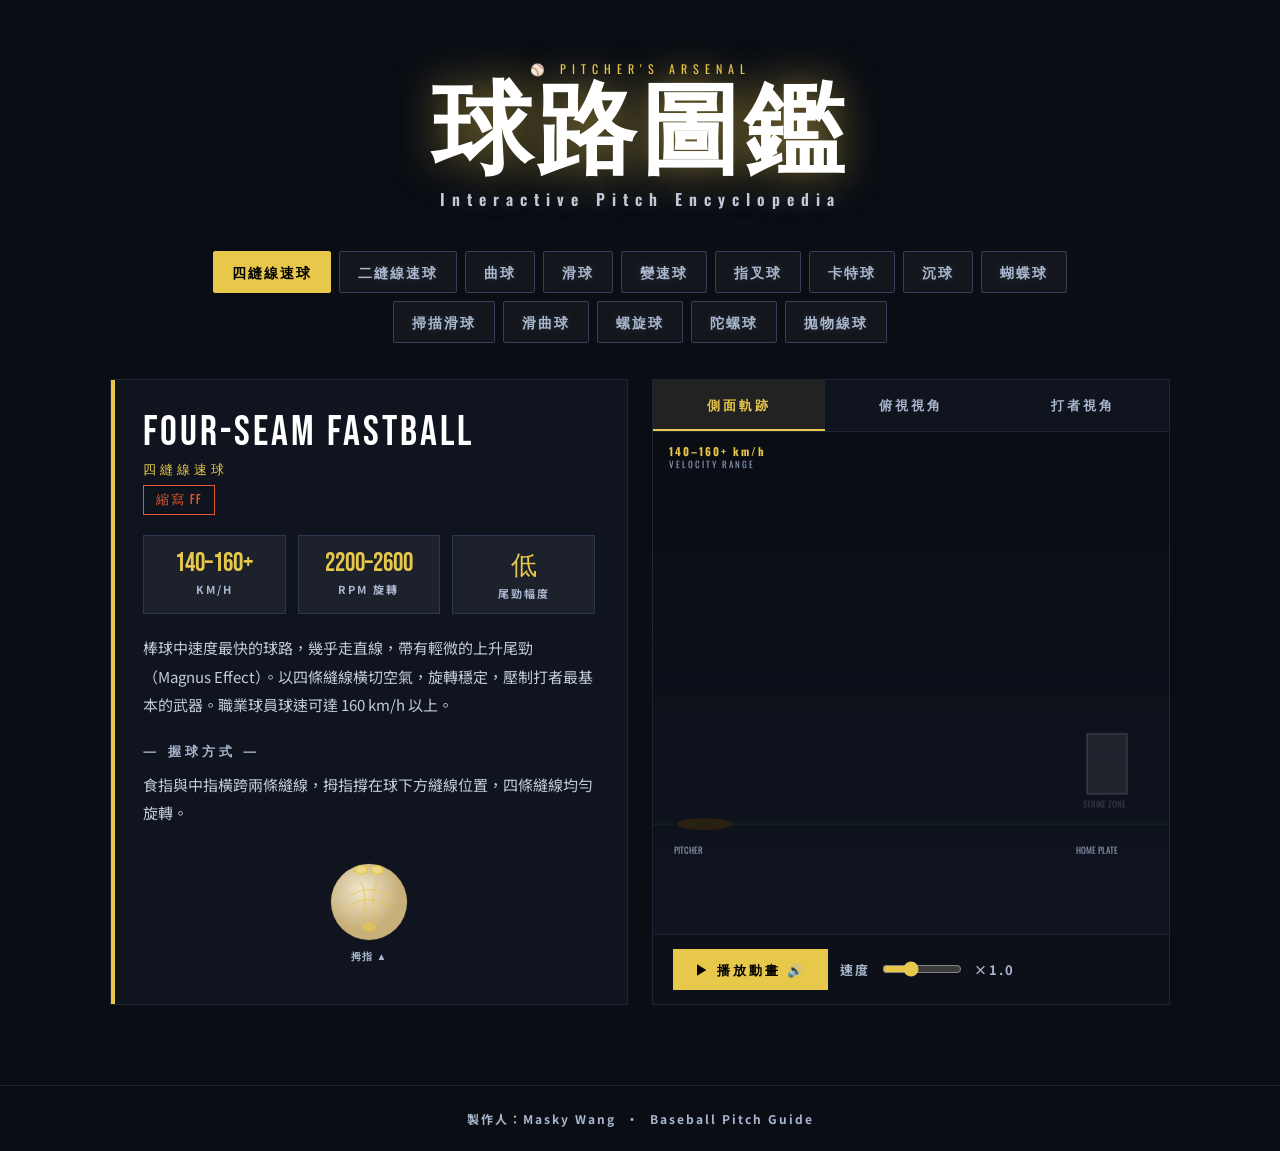
==== commit 97c3f8e2: "Improve baseball pitches readability" ====
--- a/baseball-pitches/index.html
+++ b/baseball-pitches/index.html
@@ -14,7 +14,8 @@
     --accent2: #e05a2b;
     --accent3: #4ab8e8;
     --text: #d4dde8;
-    --muted: #5a6880;
+    --muted: #a9b7cf;
+    --muted-soft: #7f8ca3;
     --grass: #1a3a1a;
   }
 
@@ -52,11 +53,13 @@
   }
   .hero-sub {
     font-family: 'Oswald', sans-serif;
-    font-size: 14px;
-    letter-spacing: 8px;
-    color: var(--muted);
+    font-size: 16px;
+    font-weight: 600;
+    letter-spacing: 7px;
+    color: #c2cad8;
     margin-top: 8px;
     position: relative;
+    text-shadow: 0 0 18px rgba(194,202,216,0.28);
   }
 
   /* ── NAV PILLS ── */
@@ -71,20 +74,28 @@
   }
   .nav-pill {
     font-family: 'Oswald', sans-serif;
-    font-size: 12px;
+    font-size: 14px;
+    font-weight: 600;
     letter-spacing: 2px;
-    padding: 6px 16px;
+    padding: 9px 18px;
     border-radius: 2px;
-    border: 1px solid var(--border);
-    background: transparent;
+    border: 1px solid #344057;
+    background: rgba(255,255,255,0.035);
     color: var(--muted);
     cursor: pointer;
     transition: all .25s;
-  }
-  .nav-pill:hover, .nav-pill.active {
+    text-shadow: 0 0 10px rgba(169,183,207,0.18);
+  }
+  .nav-pill:hover {
+    border-color: #657189;
+    color: #eef3ff;
+    background: rgba(255,255,255,0.08);
+  }
+  .nav-pill.active {
     background: var(--accent);
     color: #000;
     border-color: var(--accent);
+    text-shadow: none;
   }
 
   /* ── MAIN LAYOUT ── */
@@ -142,9 +153,9 @@
   .abbr-badge {
     display: inline-block;
     font-family: 'Bebas Neue', sans-serif;
-    font-size: 11px;
+    font-size: 13px;
     letter-spacing: 2px;
-    padding: 3px 10px;
+    padding: 5px 12px;
     border: 1px solid var(--accent2);
     color: var(--accent2);
     margin-top: 6px;
@@ -156,8 +167,8 @@
     gap: 12px;
   }
   .stat-box {
-    background: rgba(255,255,255,0.03);
-    border: 1px solid var(--border);
+    background: rgba(255,255,255,0.055);
+    border: 1px solid #2c374d;
     padding: 12px;
     text-align: center;
   }
@@ -167,21 +178,24 @@
     color: var(--accent3);
   }
   .stat-lbl {
-    font-size: 10px;
+    font-size: 11px;
+    font-weight: 700;
     letter-spacing: 2px;
     color: var(--muted);
     margin-top: 2px;
   }
 
   .pitch-desc {
-    font-size: 14px;
+    font-size: 15px;
+    font-weight: 400;
     line-height: 1.9;
-    color: #9aaabb;
+    color: #c2ccda;
   }
 
   .grip-section h4 {
     font-family: 'Oswald', sans-serif;
-    font-size: 11px;
+    font-size: 13px;
+    font-weight: 600;
     letter-spacing: 4px;
     color: var(--muted);
     margin-bottom: 10px;
@@ -202,7 +216,8 @@
   .ctab {
     flex: 1;
     font-family: 'Oswald', sans-serif;
-    font-size: 11px;
+    font-size: 13px;
+    font-weight: 600;
     letter-spacing: 3px;
     padding: 14px;
     text-align: center;
@@ -216,6 +231,7 @@
   .ctab.active {
     color: var(--accent);
     border-bottom-color: var(--accent);
+    background: rgba(232,200,74,0.08);
   }
   .canvas-area {
     flex: 1;
@@ -239,9 +255,10 @@
   }
   .btn-play {
     font-family: 'Oswald', sans-serif;
-    font-size: 11px;
+    font-size: 13px;
+    font-weight: 600;
     letter-spacing: 3px;
-    padding: 8px 20px;
+    padding: 10px 22px;
     background: var(--accent);
     color: #000;
     border: none;
@@ -250,7 +267,8 @@
   }
   .btn-play:hover { opacity: .8; }
   .speed-label {
-    font-size: 11px;
+    font-size: 13px;
+    font-weight: 700;
     letter-spacing: 2px;
     color: var(--muted);
   }
@@ -271,7 +289,8 @@
   footer {
     text-align: center;
     padding: 24px;
-    font-size: 11px;
+    font-size: 12px;
+    font-weight: 700;
     letter-spacing: 2px;
     color: var(--muted);
     border-top: 1px solid var(--border);
@@ -622,7 +641,7 @@
     ${fingerDots}
     ${thumbDot}
     <!-- labels -->
-    <text x="80" y="128" text-anchor="middle" font-size="8" fill="#5a6880" font-family="sans-serif" letter-spacing="1">拇指 ▲</text>
+    <text x="80" y="128" text-anchor="middle" font-size="10" font-weight="700" fill="#a9b7cf" font-family="sans-serif" letter-spacing="1">拇指 ▲</text>
   </svg>`;
 }
 
@@ -731,7 +750,7 @@
   ctx.strokeStyle = 'rgba(255,255,255,0.15)';
   ctx.lineWidth = 1.5;
   ctx.strokeRect(szX - szW/2, szY, szW, szH);
-  ctx.fillStyle = 'rgba(255,255,255,0.03)';
+  ctx.fillStyle = 'rgba(255,255,255,0.07)';
   ctx.fillRect(szX - szW/2, szY, szW, szH);
   ctx.fillStyle = '#3a3a4a';
   ctx.font = '9px Oswald';
@@ -744,7 +763,7 @@
   ctx.fill();
 
   // Labels
-  ctx.fillStyle = '#3a4555';
+  ctx.fillStyle = '#8f9db5';
   ctx.font = '9px Oswald';
   ctx.fillText('PITCHER', w*0.04, h*0.84);
   ctx.fillText('HOME PLATE', w*0.82, h*0.84);
@@ -820,7 +839,7 @@
     ctx.font = 'bold 11px Oswald';
     ctx.letterSpacing = '2px';
     ctx.fillText(pitch.speed + ' km/h', 16, 24);
-    ctx.fillStyle = '#3a4555';
+    ctx.fillStyle = '#8f9db5';
     ctx.font = '9px Oswald';
     ctx.fillText('VELOCITY RANGE', 16, 36);
   }
@@ -872,7 +891,7 @@
     ctx.strokeStyle=col; ctx.lineWidth=1.5; ctx.stroke();
   }
 
-  ctx.fillStyle='#3a4555'; ctx.font='9px Oswald';
+  ctx.fillStyle='#8f9db5'; ctx.font='bold 10px Oswald';
   ctx.textAlign='center';
   ctx.fillText('TOP VIEW — 俯視視角', w/2, h-12);
   ctx.textAlign='left';
@@ -909,9 +928,9 @@
     ctx.beginPath(); ctx.moveTo(szX-szW/2, szY+szH/3*i); ctx.lineTo(szX+szW/2, szY+szH/3*i); ctx.stroke();
     ctx.beginPath(); ctx.moveTo(szX-szW/2+szW/3*i, szY); ctx.lineTo(szX-szW/2+szW/3*i, szY+szH); ctx.stroke();
   }
-  ctx.fillStyle='rgba(255,255,255,0.03)';
+  ctx.fillStyle='rgba(255,255,255,0.07)';
   ctx.fillRect(szX-szW/2, szY, szW, szH);
-  ctx.fillStyle='#3a4555'; ctx.font='9px Oswald'; ctx.textAlign='center';
+  ctx.fillStyle='#8f9db5'; ctx.font='bold 10px Oswald'; ctx.textAlign='center';
   ctx.fillText('好球帶 STRIKE ZONE', szX, szY - 8);
 
   if (t > 0) {
@@ -970,6 +989,7 @@
 
 // ─── PITCH SOUND ──────────────────────────────────────────────
 let audioCtx = null;
+const pitchAudioCache = new Map();
 
 function getAudioContext() {
   const AudioContext = window.AudioContext || window.webkitAudioContext;
@@ -985,6 +1005,99 @@
   return nums.reduce((sum, n) => sum + n, 0) / nums.length;
 }
 
+function getPitchSoundProfile(pid) {
+  const pitch = pitches.find(p => p.id === pid) || pitches[0];
+  const traj = trajectories[pid] || trajectories.fastball;
+  const averageSpeed = parseAverageSpeed(pitch.speed);
+  const speedFactor = Math.max(0, Math.min(1, (averageSpeed - 100) / 65));
+  const travelTime = 0.46 - speedFactor * 0.16 + (traj.eephus ? 0.22 : 0);
+  return { speedFactor, travelTime };
+}
+
+function encodeWav(samples, sampleRate) {
+  const dataBytes = samples.length * 2;
+  const buffer = new ArrayBuffer(44 + dataBytes);
+  const view = new DataView(buffer);
+
+  function writeString(offset, value) {
+    for (let i = 0; i < value.length; i++) view.setUint8(offset + i, value.charCodeAt(i));
+  }
+
+  writeString(0, 'RIFF');
+  view.setUint32(4, 36 + dataBytes, true);
+  writeString(8, 'WAVE');
+  writeString(12, 'fmt ');
+  view.setUint32(16, 16, true);
+  view.setUint16(20, 1, true);
+  view.setUint16(22, 1, true);
+  view.setUint32(24, sampleRate, true);
+  view.setUint32(28, sampleRate * 2, true);
+  view.setUint16(32, 2, true);
+  view.setUint16(34, 16, true);
+  writeString(36, 'data');
+  view.setUint32(40, dataBytes, true);
+
+  for (let i = 0; i < samples.length; i++) {
+    const s = Math.max(-1, Math.min(1, samples[i]));
+    view.setInt16(44 + i * 2, s < 0 ? s * 0x8000 : s * 0x7fff, true);
+  }
+
+  let binary = '';
+  const bytes = new Uint8Array(buffer);
+  for (let i = 0; i < bytes.length; i++) binary += String.fromCharCode(bytes[i]);
+  return `data:audio/wav;base64,${btoa(binary)}`;
+}
+
+function makePitchAudioElement(pid) {
+  if (pitchAudioCache.has(pid)) return pitchAudioCache.get(pid);
+
+  const sampleRate = 44100;
+  const { speedFactor, travelTime } = getPitchSoundProfile(pid);
+  const duration = travelTime + 0.22;
+  const length = Math.floor(sampleRate * duration);
+  const samples = new Float32Array(length);
+  const whooshFreq = 180 + speedFactor * 180;
+  const popFreq = 90 + speedFactor * 45;
+
+  for (let i = 0; i < length; i++) {
+    const t = i / sampleRate;
+    let sample = 0;
+
+    if (t < travelTime) {
+      const progress = t / travelTime;
+      const env = Math.sin(progress * Math.PI) * (0.22 + speedFactor * 0.16);
+      const noise = (Math.random() * 2 - 1) * env;
+      const hum = Math.sin(Math.PI * 2 * (whooshFreq + progress * 180) * t) * env * 0.28;
+      sample += noise * 0.55 + hum;
+    }
+
+    if (t >= travelTime) {
+      const popT = t - travelTime;
+      const env = Math.exp(-popT * 38) * (0.78 + speedFactor * 0.18);
+      const slap = (Math.random() * 2 - 1) * env * 0.72;
+      const thump = Math.sin(Math.PI * 2 * popFreq * popT) * env * 0.48;
+      sample += slap + thump;
+    }
+
+    samples[i] = sample * 0.72;
+  }
+
+  const audio = new Audio(encodeWav(samples, sampleRate));
+  audio.preload = 'auto';
+  audio.volume = 1;
+  pitchAudioCache.set(pid, audio);
+  return audio;
+}
+
+function playHtmlAudioPitchSound(pid) {
+  const baseAudio = makePitchAudioElement(pid);
+  const audio = baseAudio.cloneNode();
+  audio.volume = 1;
+  audio.currentTime = 0;
+  audio.playbackRate = 1;
+  return audio.play();
+}
+
 function makeNoiseBuffer(ctx, duration) {
   const length = Math.max(1, Math.floor(ctx.sampleRate * duration));
   const buffer = ctx.createBuffer(1, length, ctx.sampleRate);
@@ -1029,21 +1142,24 @@
   osc.stop(start + duration + 0.02);
 }
 
-function playPitchSound(pid) {
+function playWebAudioPitchSound(pid) {
   const ctx = getAudioContext();
   if (!ctx) return;
 
-  const pitch = pitches.find(p => p.id === pid) || pitches[0];
-  const traj = trajectories[pid] || trajectories.fastball;
-  const averageSpeed = parseAverageSpeed(pitch.speed);
-  const speedFactor = Math.max(0, Math.min(1, (averageSpeed - 100) / 65));
-  const travelTime = 0.46 - speedFactor * 0.16 + (traj.eephus ? 0.22 : 0);
+  const { speedFactor, travelTime } = getPitchSoundProfile(pid);
   const now = ctx.currentTime + 0.015;
 
   playNoise(ctx, now, travelTime, 0.035 + speedFactor * 0.035, 'highpass', 420 + speedFactor * 900);
   playTone(ctx, now + 0.02, 150 + speedFactor * 95, travelTime * 0.72, 0.018, 'triangle');
   playNoise(ctx, now + travelTime, 0.075, 0.16 + speedFactor * 0.06, 'bandpass', 950 + speedFactor * 700);
   playTone(ctx, now + travelTime, 90 + speedFactor * 35, 0.09, 0.09, 'sine');
+}
+
+function playPitchSound(pid) {
+  const playPromise = playHtmlAudioPitchSound(pid);
+  if (playPromise && typeof playPromise.catch === 'function') {
+    playPromise.catch(() => playWebAudioPitchSound(pid));
+  }
 }
 
 // ─── ANIMATION LOOP ───────────────────────────────────────────
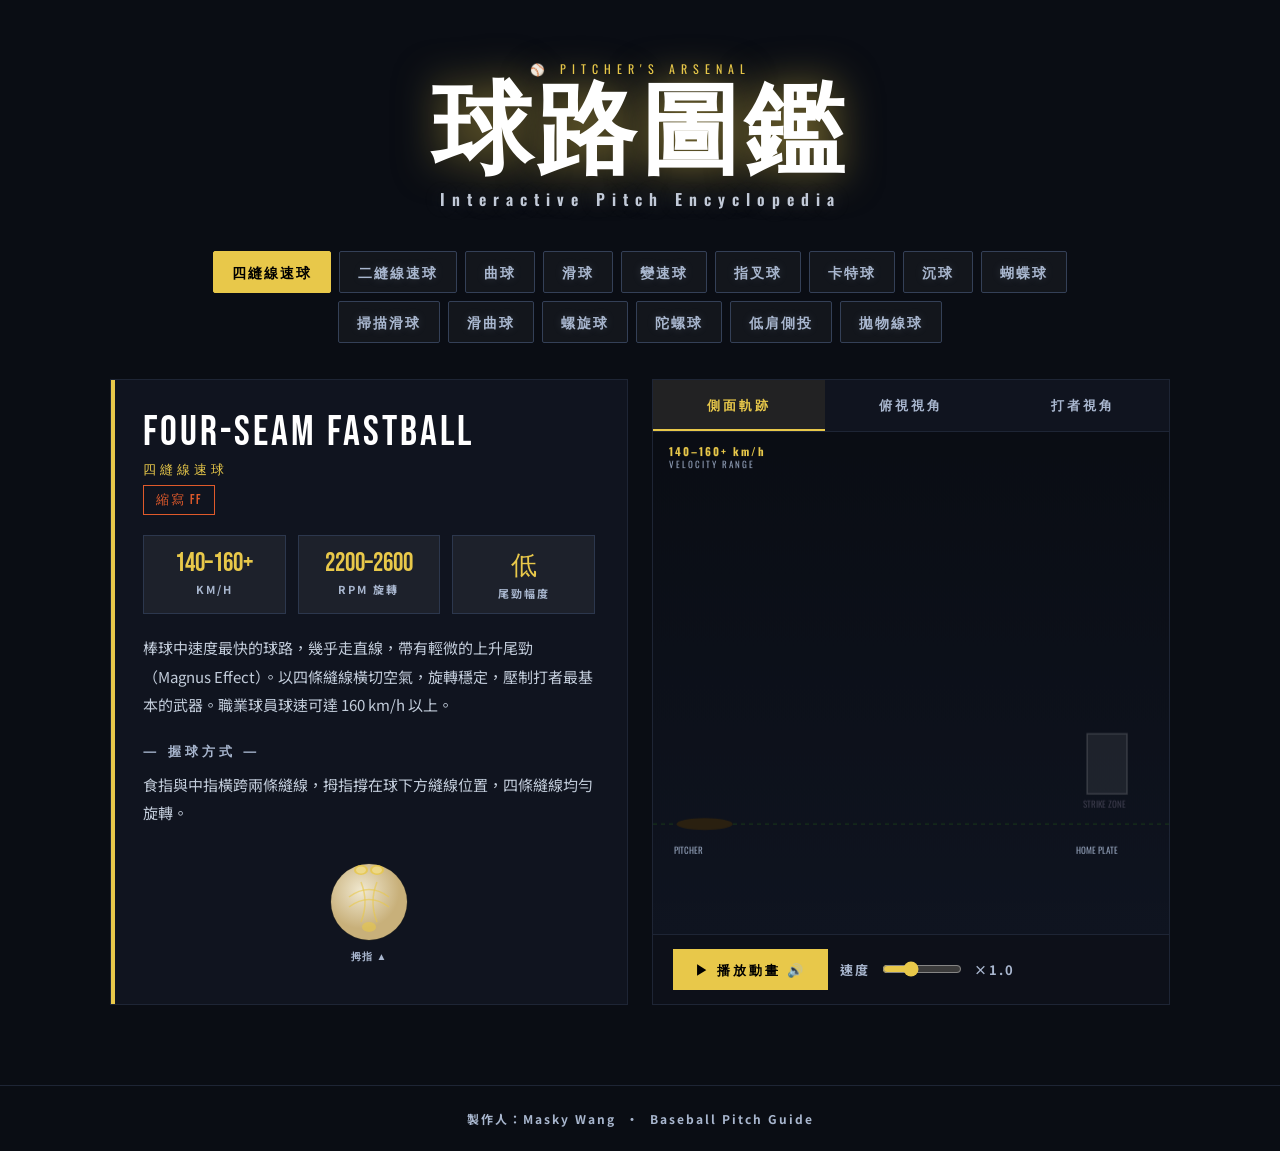
==== commit 82129fae: "Add low-slot sidearm option" ====
--- a/baseball-pitches/index.html
+++ b/baseball-pitches/index.html
@@ -482,6 +482,19 @@
     gripDesc: '類似四縫線握法，但出手時手腕保持中立、不做任何旋轉動作，讓球以螺旋軸飛出，旋轉軸平行於飛行方向。',
     color: '#67e8f9',
     trajectory: 'gyroball',
+  },
+  {
+    id: 'sidearm',
+    en: 'Low-Slot Sidearm',
+    zh: '低肩側投',
+    abbr: 'LS',
+    speed: '120–145',
+    spin: '1800–2400',
+    break: '側移高',
+    desc: '低肩側投不是單一球種，而是一種特殊出手角度。投手從接近側肩甚至更低的位置釋放球，讓球路從打者視線側邊鑽進來，常搭配伸卡、滑球或掃描滑球，製造強烈橫移與不舒服的進壘角度。',
+    gripDesc: '握法可依球種調整，常見是二縫線、伸卡或滑球類握法。重點在低出手點與手臂橫向掃過，讓球帶有側旋與貼地滑行的視覺效果。',
+    color: '#38f2b5',
+    trajectory: 'sidearm',
   },
   {
     id: 'eephus',
@@ -581,6 +594,7 @@
     slurve:      { fingers: [[82,38],[82,38]], seams: 'slurve', thumb: [80,95] },
     screwball:   { fingers: [[72,40],[72,40]], seams: 'screw', thumb: [88,95] },
     gyroball:    { fingers: [[75,38],[85,38]], seams: 'cross', thumb: [80,95] },
+    sidearm:     { fingers: [[70,48],[88,44]], seams: 'side', thumb: [96,88] },
     eephus:      { fingers: [[74,38],[86,38]], seams: 'curve', thumb: [80,95] },
   };
   const cfg = configs[p.id] || configs.fastball;
@@ -686,6 +700,7 @@
   slurve:      { side: { curve: 0.22, sideMove: 0.18 }, top: { curve: 0.18 }, break: 'slurve',    color: '#c084fc' },
   screwball:   { side: { curve: 0.15, sideMove: -0.20}, top: { curve: 0.20 }, break: 'reverse',   color: '#fb923c' },
   gyroball:    { side: { curve: 0.04, sideMove: 0    }, top: { curve: 0.01 }, break: 'none',      color: '#67e8f9' },
+  sidearm:     { side: { curve: 0.07, sideMove: 0.42 }, top: { curve: 0.42 }, break: 'low-slot',  color: '#38f2b5', lowSlot: true },
   eephus:      { side: { curve: 0.13, sideMove: 0    }, top: { curve: 0.02 }, break: 'lob',       color: '#fde68a', eephus: true },
 };
 
@@ -693,15 +708,19 @@
 // 側面視角的真實世界 Y 座標（canvas 像素）
 // ground = h*0.78, strikeZone top ~ h*0.58, bottom ~ h*0.72
 // 球出手高度 = h*0.55（投手肩膀高度），終點落在好球帶內
+function getReleaseY(pid, h) {
+  return pid === 'sidearm' ? h * 0.66 : h * 0.55;
+}
+
 function calcDropY(frac, c, pid, h) {
   if (pid === 'eephus') {
     // 拋物線：先拋高再落下，最高點在 frac=0.45 時
     const arc = -Math.sin(frac * Math.PI) * 0.22 * h; // 向上弧
     const drop = c * h * frac * frac;
-    return h * 0.55 + arc + drop;
+    return getReleaseY(pid, h) + arc + drop;
   }
   const dropPow = (pid==='splitter'||pid==='sinker') ? frac*frac*frac : frac*frac;
-  return h * 0.55 + c * h * dropPow;
+  return getReleaseY(pid, h) + c * h * dropPow;
 }
 // 側面視角：球的最終 Y（frac=1 時）
 // 打者視角用同一個值換算到好球帶框內的相對位置
@@ -936,9 +955,9 @@
   if (t > 0) {
     const frac = Math.min(t, 1);
 
-    // 起點（遠處）：畫面正中央上方
-    const startX = w / 2;
-    const startY = traj.eephus ? h * 0.05 : h * 0.12;
+    // 起點（遠處）：低肩側投會從偏側邊、較低的位置進入視線
+    const startX = traj.lowSlot ? w * 0.34 : w / 2;
+    const startY = traj.eephus ? h * 0.05 : (traj.lowSlot ? h * 0.22 : h * 0.12);
 
     // 終點（本壘板前）：好球帶中心 + 側移 + 下墜
     // 側移：sm 正值往右（從打者角度，右投右打者會感受到球往外角跑）
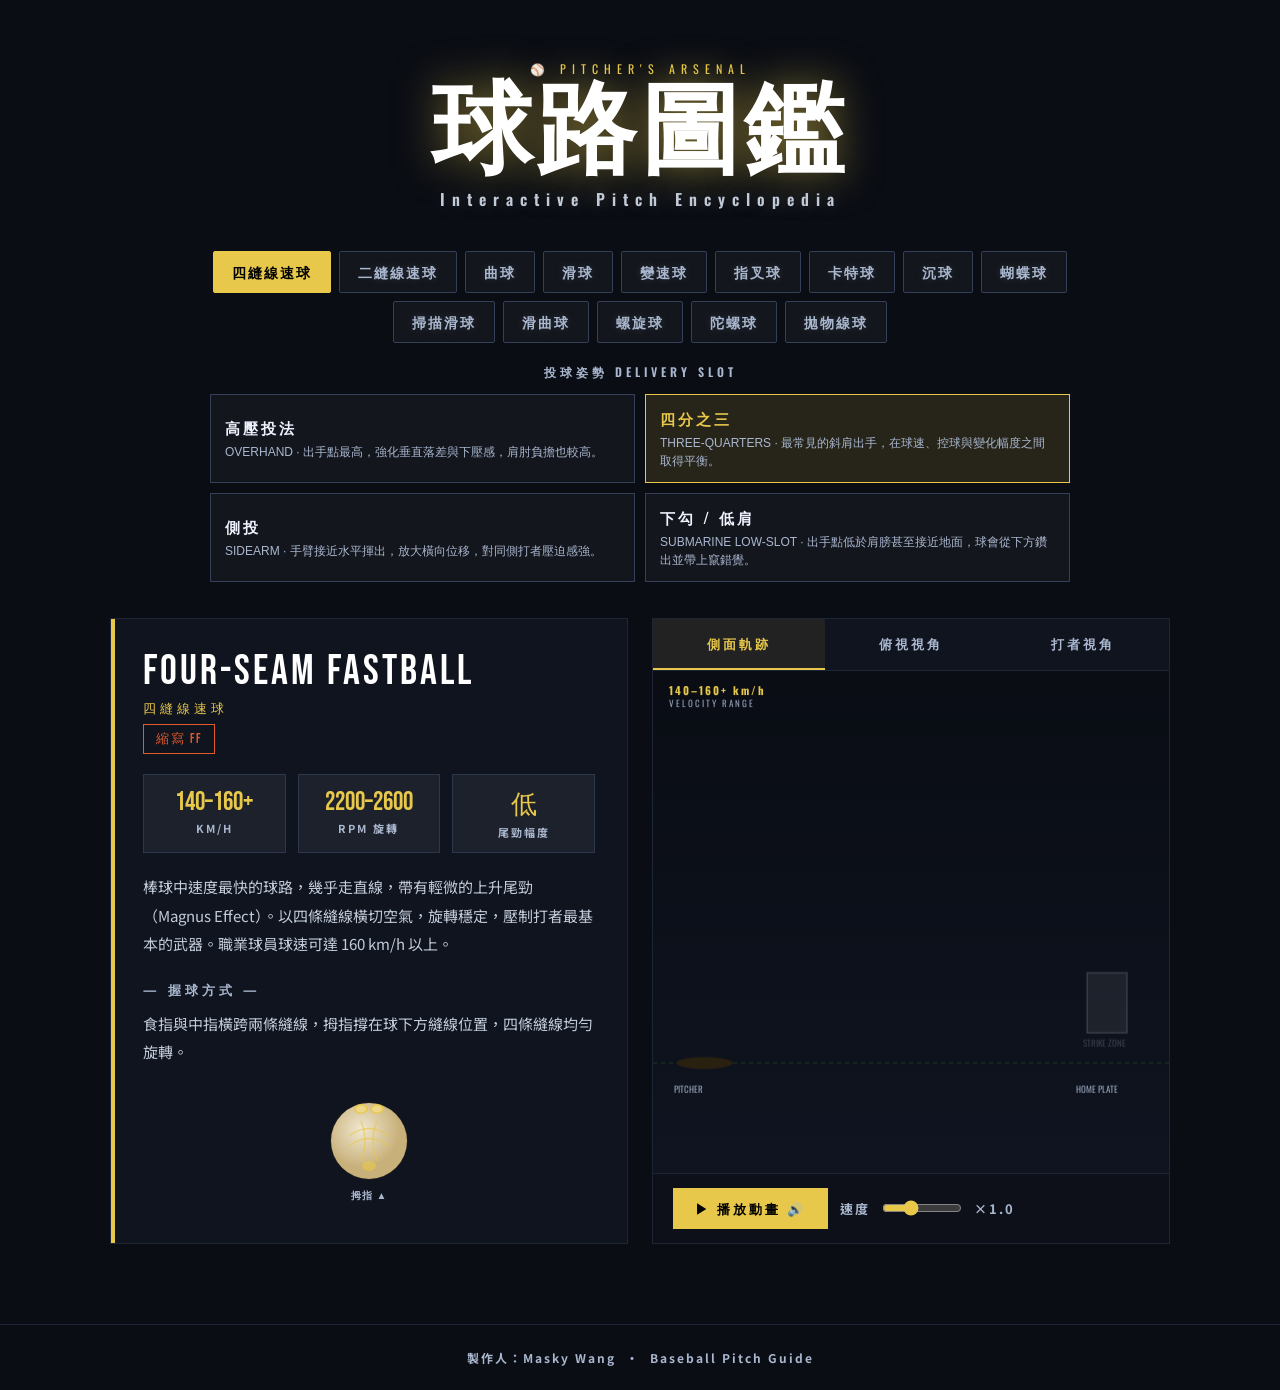
==== commit e6556127: "Add delivery angle controls" ====
--- a/baseball-pitches/index.html
+++ b/baseball-pitches/index.html
@@ -98,6 +98,62 @@
     text-shadow: none;
   }
 
+  .delivery-panel {
+    max-width: 900px;
+    margin: -16px auto 36px;
+    padding: 0 20px;
+  }
+  .delivery-label {
+    font-family: 'Oswald', sans-serif;
+    font-size: 12px;
+    font-weight: 600;
+    letter-spacing: 4px;
+    color: var(--muted);
+    text-align: center;
+    margin-bottom: 12px;
+  }
+  .delivery-bar {
+    display: grid;
+    grid-template-columns: repeat(2, minmax(0, 1fr));
+    gap: 10px;
+  }
+  .delivery-pill {
+    border: 1px solid #344057;
+    background: rgba(255,255,255,0.04);
+    color: var(--muted);
+    cursor: pointer;
+    padding: 12px 14px;
+    text-align: left;
+    transition: all .25s;
+  }
+  .delivery-pill strong {
+    display: block;
+    font-family: 'Oswald', sans-serif;
+    font-size: 15px;
+    font-weight: 600;
+    letter-spacing: 3px;
+    color: #eef3ff;
+    margin-bottom: 4px;
+  }
+  .delivery-pill span {
+    display: block;
+    font-size: 12px;
+    line-height: 1.5;
+    color: var(--muted);
+  }
+  .delivery-pill:hover {
+    border-color: #657189;
+    background: rgba(255,255,255,0.08);
+  }
+  .delivery-pill.active {
+    border-color: var(--accent);
+    background: rgba(232,200,74,0.13);
+  }
+  .delivery-pill.active strong { color: var(--accent); }
+  @media (max-width: 700px) {
+    .delivery-bar { grid-template-columns: 1fr; }
+  }
+
   /* ── MAIN LAYOUT ── */
   .main {
     max-width: 1100px;
@@ -307,6 +363,11 @@
 
 <nav class="nav-bar" id="navBar"></nav>
 
+<section class="delivery-panel" aria-label="投球姿勢選擇">
+  <div class="delivery-label">投球姿勢 DELIVERY SLOT</div>
+  <div class="delivery-bar" id="deliveryBar"></div>
+</section>
+
 <main class="main" id="cardContainer"></main>
 
 <footer>製作人：Masky Wang &nbsp;·&nbsp; Baseball Pitch Guide</footer>
@@ -484,19 +545,6 @@
     trajectory: 'gyroball',
   },
   {
-    id: 'sidearm',
-    en: 'Low-Slot Sidearm',
-    zh: '低肩側投',
-    abbr: 'LS',
-    speed: '120–145',
-    spin: '1800–2400',
-    break: '側移高',
-    desc: '低肩側投不是單一球種，而是一種特殊出手角度。投手從接近側肩甚至更低的位置釋放球，讓球路從打者視線側邊鑽進來，常搭配伸卡、滑球或掃描滑球，製造強烈橫移與不舒服的進壘角度。',
-    gripDesc: '握法可依球種調整，常見是二縫線、伸卡或滑球類握法。重點在低出手點與手臂橫向掃過，讓球帶有側旋與貼地滑行的視覺效果。',
-    color: '#38f2b5',
-    trajectory: 'sidearm',
-  },
-  {
     id: 'eephus',
     en: 'Eephus',
     zh: '拋物線球',
@@ -511,8 +559,78 @@
   },
 ];
 
+const deliveryModes = [
+  {
+    id: 'overhand',
+    zh: '高壓投法',
+    en: 'OVERHAND',
+    desc: '出手點最高，強化垂直落差與下壓感，肩肘負擔也較高。',
+  },
+  {
+    id: 'threequarter',
+    zh: '四分之三',
+    en: 'THREE-QUARTERS',
+    desc: '最常見的斜肩出手，在球速、控球與變化幅度之間取得平衡。',
+  },
+  {
+    id: 'sidearm',
+    zh: '側投',
+    en: 'SIDEARM',
+    desc: '手臂接近水平揮出，放大橫向位移，對同側打者壓迫感強。',
+  },
+  {
+    id: 'submarine',
+    zh: '下勾 / 低肩',
+    en: 'SUBMARINE LOW-SLOT',
+    desc: '出手點低於肩膀甚至接近地面，球會從下方鑽出並帶上竄錯覺。',
+  },
+];
+
+const deliveryEffects = {
+  overhand: {
+    releaseRatio: 0.46,
+    curveScale: 1.16,
+    sideScale: 0.72,
+    sideAdd: 0,
+    homeStartX: 0.50,
+    homeStartY: 0.10,
+    homeEndY: null,
+  },
+  threequarter: {
+    releaseRatio: 0.55,
+    curveScale: 1,
+    sideScale: 1,
+    sideAdd: 0,
+    homeStartX: 0.50,
+    homeStartY: 0.12,
+    homeEndY: null,
+  },
+  sidearm: {
+    releaseRatio: 0.64,
+    curveScale: 0.58,
+    sideScale: 1.38,
+    sideAdd: 0.08,
+    homeStartX: 0.34,
+    homeStartY: 0.42,
+    homeEndY: 0.48,
+  },
+  submarine: {
+    releaseRatio: 0.72,
+    curveScale: 0.42,
+    sideScale: 1.55,
+    sideAdd: 0.18,
+    homeStartX: 0.30,
+    homeStartY: 0.62,
+    homeEndY: 0.38,
+    rises: true,
+  },
+};
+
+let activeDelivery = 'threequarter';
+
 // ─── BUILD NAV ────────────────────────────────────────────────
 const navBar = document.getElementById('navBar');
+const deliveryBar = document.getElementById('deliveryBar');
 const container = document.getElementById('cardContainer');
 
 pitches.forEach((p, i) => {
@@ -522,6 +640,15 @@
   pill.dataset.id = p.id;
   pill.addEventListener('click', () => switchPitch(p.id));
   navBar.appendChild(pill);
+});
+
+deliveryModes.forEach((mode, i) => {
+  const button = document.createElement('button');
+  button.className = 'delivery-pill' + (mode.id === activeDelivery ? ' active' : '');
+  button.dataset.delivery = mode.id;
+  button.innerHTML = `<strong>${mode.zh}</strong><span>${mode.en} · ${mode.desc}</span>`;
+  button.addEventListener('click', () => switchDelivery(mode.id));
+  deliveryBar.appendChild(button);
 });
 
 // ─── BUILD CARDS ──────────────────────────────────────────────
@@ -594,7 +721,6 @@
     slurve:      { fingers: [[82,38],[82,38]], seams: 'slurve', thumb: [80,95] },
     screwball:   { fingers: [[72,40],[72,40]], seams: 'screw', thumb: [88,95] },
     gyroball:    { fingers: [[75,38],[85,38]], seams: 'cross', thumb: [80,95] },
-    sidearm:     { fingers: [[70,48],[88,44]], seams: 'side', thumb: [96,88] },
     eephus:      { fingers: [[74,38],[86,38]], seams: 'curve', thumb: [80,95] },
   };
   const cfg = configs[p.id] || configs.fastball;
@@ -700,27 +826,55 @@
   slurve:      { side: { curve: 0.22, sideMove: 0.18 }, top: { curve: 0.18 }, break: 'slurve',    color: '#c084fc' },
   screwball:   { side: { curve: 0.15, sideMove: -0.20}, top: { curve: 0.20 }, break: 'reverse',   color: '#fb923c' },
   gyroball:    { side: { curve: 0.04, sideMove: 0    }, top: { curve: 0.01 }, break: 'none',      color: '#67e8f9' },
-  sidearm:     { side: { curve: 0.07, sideMove: 0.42 }, top: { curve: 0.42 }, break: 'low-slot',  color: '#38f2b5', lowSlot: true },
   eephus:      { side: { curve: 0.13, sideMove: 0    }, top: { curve: 0.02 }, break: 'lob',       color: '#fde68a', eephus: true },
 };
+
+function getTrajectory(pid) {
+  const base = trajectories[pid] || trajectories.fastball;
+  const delivery = deliveryEffects[activeDelivery] || deliveryEffects.threequarter;
+  const traj = {
+    ...base,
+    side: { ...base.side },
+    top: { ...base.top },
+    delivery,
+  };
+
+  const sideDirection = traj.side.sideMove < 0 ? -1 : 1;
+  traj.break = `${traj.break}-${activeDelivery}`;
+  traj.side.curve = traj.side.curve * delivery.curveScale;
+  traj.side.sideMove = (traj.side.sideMove * delivery.sideScale) + delivery.sideAdd * sideDirection;
+  traj.top.curve = Math.max(Math.abs(traj.top.curve), Math.abs(traj.side.sideMove));
+
+  if (delivery.rises) {
+    traj.lowSlot = true;
+    traj.side.curve = Math.min(traj.side.curve - 0.11, -0.06);
+  }
+
+  return traj;
+}
 
 // ─── 共用物理座標系 ─────────────────────────────────────────
 // 側面視角的真實世界 Y 座標（canvas 像素）
 // ground = h*0.78, strikeZone top ~ h*0.58, bottom ~ h*0.72
 // 球出手高度 = h*0.55（投手肩膀高度），終點落在好球帶內
-function getReleaseY(pid, h) {
-  return pid === 'sidearm' ? h * 0.66 : h * 0.55;
-}
-
-function calcDropY(frac, c, pid, h) {
+function getReleaseY(traj, h) {
+  return h * (traj.delivery?.releaseRatio ?? 0.55);
+}
+
+function calcDropY(frac, c, pid, h, traj) {
+  if (traj.delivery?.rises) {
+    const lift = c * h * (0.25 + 0.75 * frac);
+    const lateSink = 0.018 * h * frac * frac;
+    return getReleaseY(traj, h) + lift + lateSink;
+  }
   if (pid === 'eephus') {
     // 拋物線：先拋高再落下，最高點在 frac=0.45 時
     const arc = -Math.sin(frac * Math.PI) * 0.22 * h; // 向上弧
     const drop = c * h * frac * frac;
-    return getReleaseY(pid, h) + arc + drop;
+    return getReleaseY(traj, h) + arc + drop;
   }
   const dropPow = (pid==='splitter'||pid==='sinker') ? frac*frac*frac : frac*frac;
-  return getReleaseY(pid, h) + c * h * dropPow;
+  return getReleaseY(traj, h) + c * h * dropPow;
 }
 // 側面視角：球的最終 Y（frac=1 時）
 // 打者視角用同一個值換算到好球帶框內的相對位置
@@ -737,7 +891,7 @@
   cv.width = w; cv.height = h;
   const ctx = cv.getContext('2d');
   const st = animStates[pid];
-  const traj = trajectories[pid] || trajectories.fastball;
+  const traj = getTrajectory(pid);
   const t = st ? st.t : 0;
   const view = st ? st.view : 'side';
 
@@ -812,7 +966,7 @@
     const frac = i / steps;
     const sideX = w * (0.12 + frac * 0.78) + sm * w * 0.08 * frac * frac;
     const x = sideX + (isKnuckle ? knuckleOffset(frac,'x') : 0);
-    const y = calcDropY(frac, c, pid, h) + (isKnuckle ? knuckleOffset(frac,'y') : 0);
+    const y = calcDropY(frac, c, pid, h, traj) + (isKnuckle ? knuckleOffset(frac,'y') : 0);
     const alpha = 0.06 + frac * 0.04;
     ctx.fillStyle = `rgba(${hexToRgb(col)}, ${alpha})`;
     ctx.beginPath(); ctx.arc(x, y, 3 + frac*2, 0, Math.PI*2); ctx.fill();
@@ -823,7 +977,7 @@
     const frac = Math.min(t, 1);
     const sideX = w * (0.12 + frac * 0.78) + sm * w * 0.08 * frac * frac;
     const x = sideX + (isKnuckle ? knuckleOffset(frac,'x') : 0);
-    const y = calcDropY(frac, c, pid, h) + (isKnuckle ? knuckleOffset(frac,'y') : 0);
+    const y = calcDropY(frac, c, pid, h, traj) + (isKnuckle ? knuckleOffset(frac,'y') : 0);
 
     // glow
     const glow = ctx.createRadialGradient(x, y, 0, x, y, 18);
@@ -955,9 +1109,11 @@
   if (t > 0) {
     const frac = Math.min(t, 1);
 
-    // 起點（遠處）：低肩側投會從偏側邊、較低的位置進入視線
-    const startX = traj.lowSlot ? w * 0.34 : w / 2;
-    const startY = traj.eephus ? h * 0.05 : (traj.lowSlot ? h * 0.22 : h * 0.12);
+    const delivery = traj.delivery || deliveryEffects.threequarter;
+
+    // 起點（遠處）：不同投球姿勢改變出手高度與水平角度
+    const startX = w * delivery.homeStartX;
+    const startY = traj.eephus ? h * 0.05 : h * delivery.homeStartY;
 
     // 終點（本壘板前）：好球帶中心 + 側移 + 下墜
     // 側移：sm 正值往右（從打者角度，右投右打者會感受到球往外角跑）
@@ -965,11 +1121,16 @@
     // 下墜：與側面視角對齊
     // 側面 baseY=h*0.55（無下墜）→ 打者視角好球帶中上 szY+szH*0.2
     // 側面 ground h*0.72（最大下墜）→ 打者視角好球帶底 szY+szH*0.95
-    const sideBaseY = 0.55;   // h 的比例
-    const sideGndY  = 0.72;
-    const sideFinalY = sideBaseY + c; // frac=1, dropPow=1
-    const t01 = Math.min(1, Math.max(0, (sideFinalY - sideBaseY) / (sideGndY - sideBaseY)));
-    const endY = szY + szH * (0.15 + t01 * 0.75);
+    let endY;
+    if (delivery.homeEndY !== null) {
+      endY = szY + szH * delivery.homeEndY;
+    } else {
+      const sideBaseY = 0.55;   // h 的比例
+      const sideGndY  = 0.72;
+      const sideFinalY = sideBaseY + c; // frac=1, dropPow=1
+      const t01 = Math.min(1, Math.max(0, (sideFinalY - sideBaseY) / (sideGndY - sideBaseY)));
+      endY = szY + szH * (0.15 + t01 * 0.75);
+    }
 
     // 目前球的位置（線性插值）
     const isKnuckleH = !!traj.knuckle;
@@ -1026,7 +1187,7 @@
 
 function getPitchSoundProfile(pid) {
   const pitch = pitches.find(p => p.id === pid) || pitches[0];
-  const traj = trajectories[pid] || trajectories.fastball;
+  const traj = getTrajectory(pid);
   const averageSpeed = parseAverageSpeed(pitch.speed);
   const speedFactor = Math.max(0, Math.min(1, (averageSpeed - 100) / 65));
   const travelTime = 0.46 - speedFactor * 0.16 + (traj.eephus ? 0.22 : 0);
@@ -1240,6 +1401,18 @@
   else { setTimeout(() => drawFrame(id), 50); }
 }
 
+function switchDelivery(id) {
+  activeDelivery = id;
+  document.querySelectorAll('.delivery-pill').forEach(p => p.classList.toggle('active', p.dataset.delivery === id));
+  Object.values(animStates).forEach(st => {
+    st.t = 0;
+    st.playing = false;
+    cancelAnimationFrame(st.raf);
+  });
+  const active = document.querySelector('.pitch-card.active');
+  if (active) drawFrame(active.id.replace('card-', ''));
+}
+
 // ─── HELPERS ──────────────────────────────────────────────────
 function hexToRgb(hex) {
   const r = parseInt(hex.slice(1,3),16);
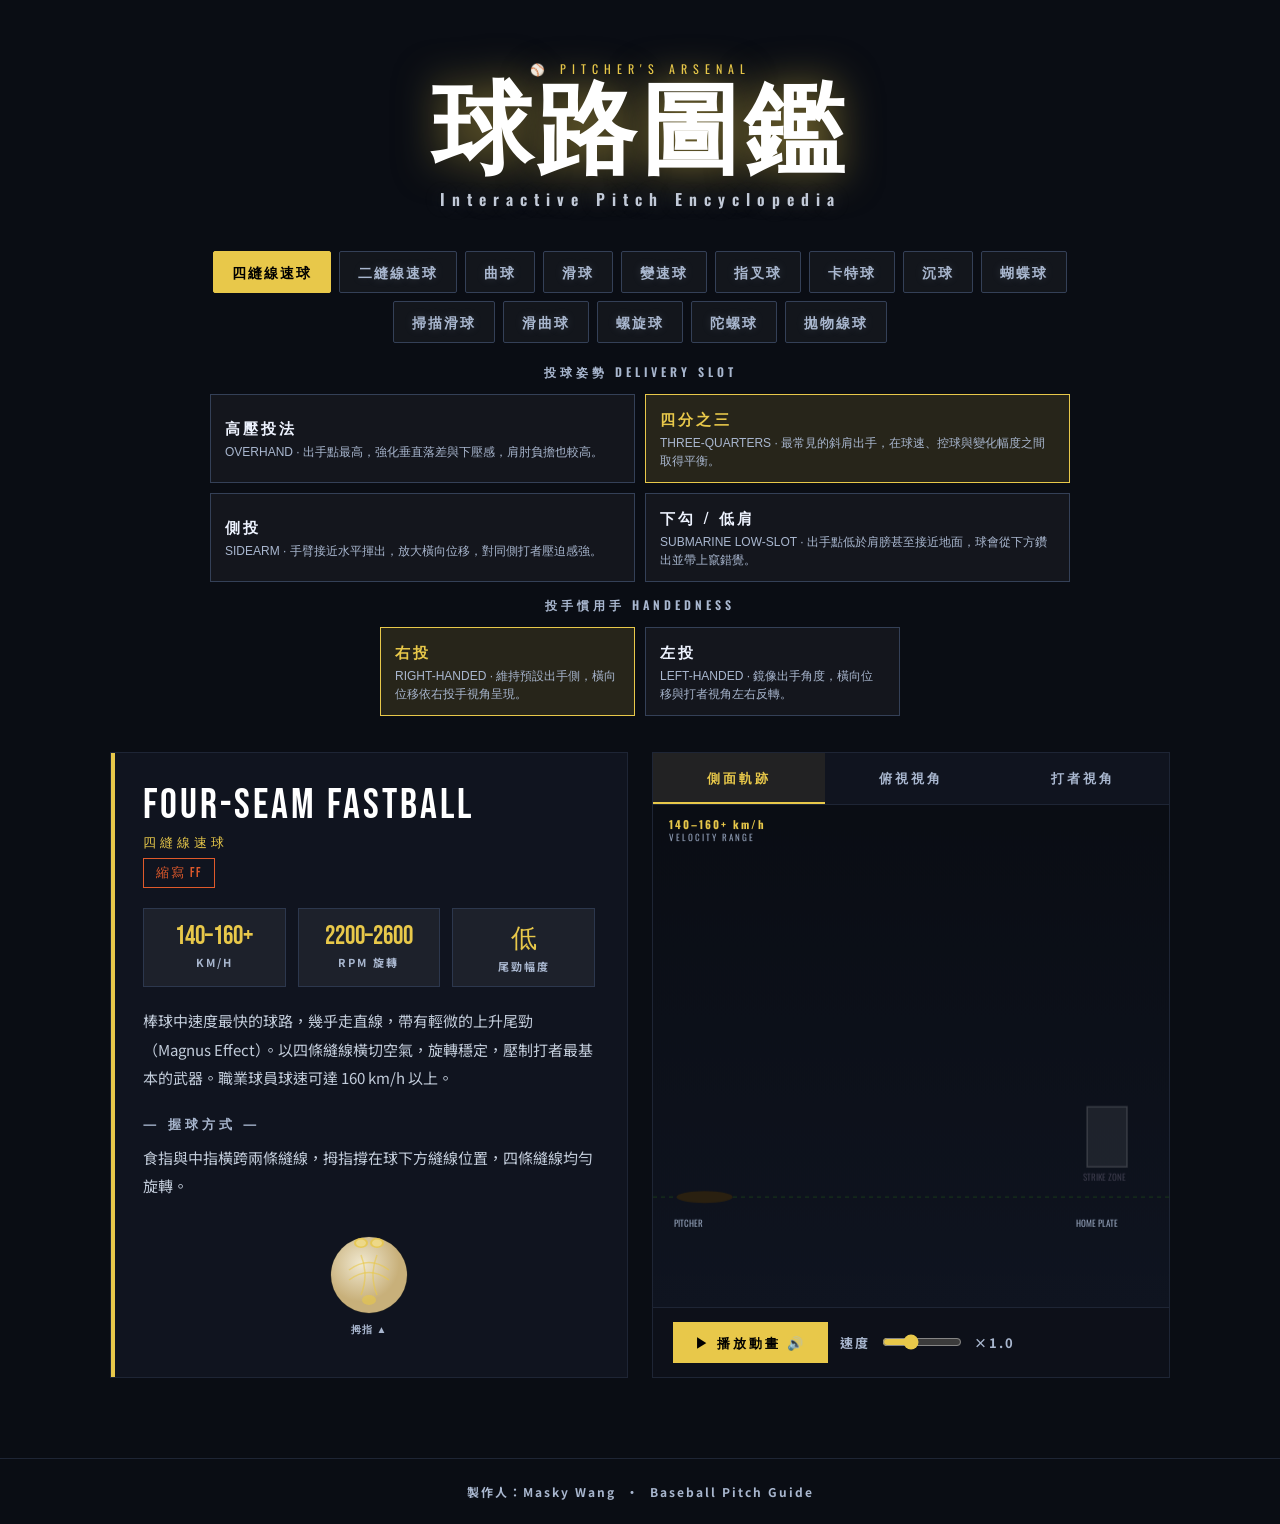
==== commit a7099489: "Add pitcher handedness control" ====
--- a/baseball-pitches/index.html
+++ b/baseball-pitches/index.html
@@ -103,6 +103,9 @@
     margin: -16px auto 36px;
     padding: 0 20px;
   }
+  .delivery-panel + .delivery-panel {
+    margin-top: -22px;
+  }
   .delivery-label {
     font-family: 'Oswald', sans-serif;
     font-size: 12px;
@@ -116,6 +119,10 @@
     display: grid;
     grid-template-columns: repeat(2, minmax(0, 1fr));
     gap: 10px;
+  }
+  .handedness-bar {
+    max-width: 520px;
+    margin: 0 auto;
   }
   .delivery-pill {
     border: 1px solid #344057;
@@ -368,6 +375,11 @@
   <div class="delivery-bar" id="deliveryBar"></div>
 </section>
 
+<section class="delivery-panel" aria-label="投手慣用手選擇">
+  <div class="delivery-label">投手慣用手 HANDEDNESS</div>
+  <div class="delivery-bar handedness-bar" id="handednessBar"></div>
+</section>
+
 <main class="main" id="cardContainer"></main>
 
 <footer>製作人：Masky Wang &nbsp;·&nbsp; Baseball Pitch Guide</footer>
@@ -626,11 +638,28 @@
   },
 };
 
+const handednessModes = [
+  {
+    id: 'right',
+    zh: '右投',
+    en: 'RIGHT-HANDED',
+    desc: '維持預設出手側，橫向位移依右投手視角呈現。',
+  },
+  {
+    id: 'left',
+    zh: '左投',
+    en: 'LEFT-HANDED',
+    desc: '鏡像出手角度，橫向位移與打者視角左右反轉。',
+  },
+];
+
 let activeDelivery = 'threequarter';
+let activeHandedness = 'right';
 
 // ─── BUILD NAV ────────────────────────────────────────────────
 const navBar = document.getElementById('navBar');
 const deliveryBar = document.getElementById('deliveryBar');
+const handednessBar = document.getElementById('handednessBar');
 const container = document.getElementById('cardContainer');
 
 pitches.forEach((p, i) => {
@@ -649,6 +678,15 @@
   button.innerHTML = `<strong>${mode.zh}</strong><span>${mode.en} · ${mode.desc}</span>`;
   button.addEventListener('click', () => switchDelivery(mode.id));
   deliveryBar.appendChild(button);
+});
+
+handednessModes.forEach((mode) => {
+  const button = document.createElement('button');
+  button.className = 'delivery-pill' + (mode.id === activeHandedness ? ' active' : '');
+  button.dataset.hand = mode.id;
+  button.innerHTML = `<strong>${mode.zh}</strong><span>${mode.en} · ${mode.desc}</span>`;
+  button.addEventListener('click', () => switchHandedness(mode.id));
+  handednessBar.appendChild(button);
 });
 
 // ─── BUILD CARDS ──────────────────────────────────────────────
@@ -832,17 +870,19 @@
 function getTrajectory(pid) {
   const base = trajectories[pid] || trajectories.fastball;
   const delivery = deliveryEffects[activeDelivery] || deliveryEffects.threequarter;
+  const handednessSign = activeHandedness === 'left' ? -1 : 1;
   const traj = {
     ...base,
     side: { ...base.side },
     top: { ...base.top },
     delivery,
+    handedness: activeHandedness,
   };
 
   const sideDirection = traj.side.sideMove < 0 ? -1 : 1;
-  traj.break = `${traj.break}-${activeDelivery}`;
+  traj.break = `${traj.break}-${activeDelivery}-${activeHandedness}`;
   traj.side.curve = traj.side.curve * delivery.curveScale;
-  traj.side.sideMove = (traj.side.sideMove * delivery.sideScale) + delivery.sideAdd * sideDirection;
+  traj.side.sideMove = ((traj.side.sideMove * delivery.sideScale) + delivery.sideAdd * sideDirection) * handednessSign;
   traj.top.curve = Math.max(Math.abs(traj.top.curve), Math.abs(traj.side.sideMove));
 
   if (delivery.rises) {
@@ -1110,9 +1150,11 @@
     const frac = Math.min(t, 1);
 
     const delivery = traj.delivery || deliveryEffects.threequarter;
+    const handednessSign = traj.handedness === 'left' ? -1 : 1;
+    const startXRatio = handednessSign === -1 ? 1 - delivery.homeStartX : delivery.homeStartX;
 
     // 起點（遠處）：不同投球姿勢改變出手高度與水平角度
-    const startX = w * delivery.homeStartX;
+    const startX = w * startXRatio;
     const startY = traj.eephus ? h * 0.05 : h * delivery.homeStartY;
 
     // 終點（本壘板前）：好球帶中心 + 側移 + 下墜
@@ -1403,7 +1445,17 @@
 
 function switchDelivery(id) {
   activeDelivery = id;
-  document.querySelectorAll('.delivery-pill').forEach(p => p.classList.toggle('active', p.dataset.delivery === id));
+  document.querySelectorAll('.delivery-pill[data-delivery]').forEach(p => p.classList.toggle('active', p.dataset.delivery === id));
+  resetActiveAnimation();
+}
+
+function switchHandedness(id) {
+  activeHandedness = id;
+  document.querySelectorAll('.delivery-pill[data-hand]').forEach(p => p.classList.toggle('active', p.dataset.hand === id));
+  resetActiveAnimation();
+}
+
+function resetActiveAnimation() {
   Object.values(animStates).forEach(st => {
     st.t = 0;
     st.playing = false;
